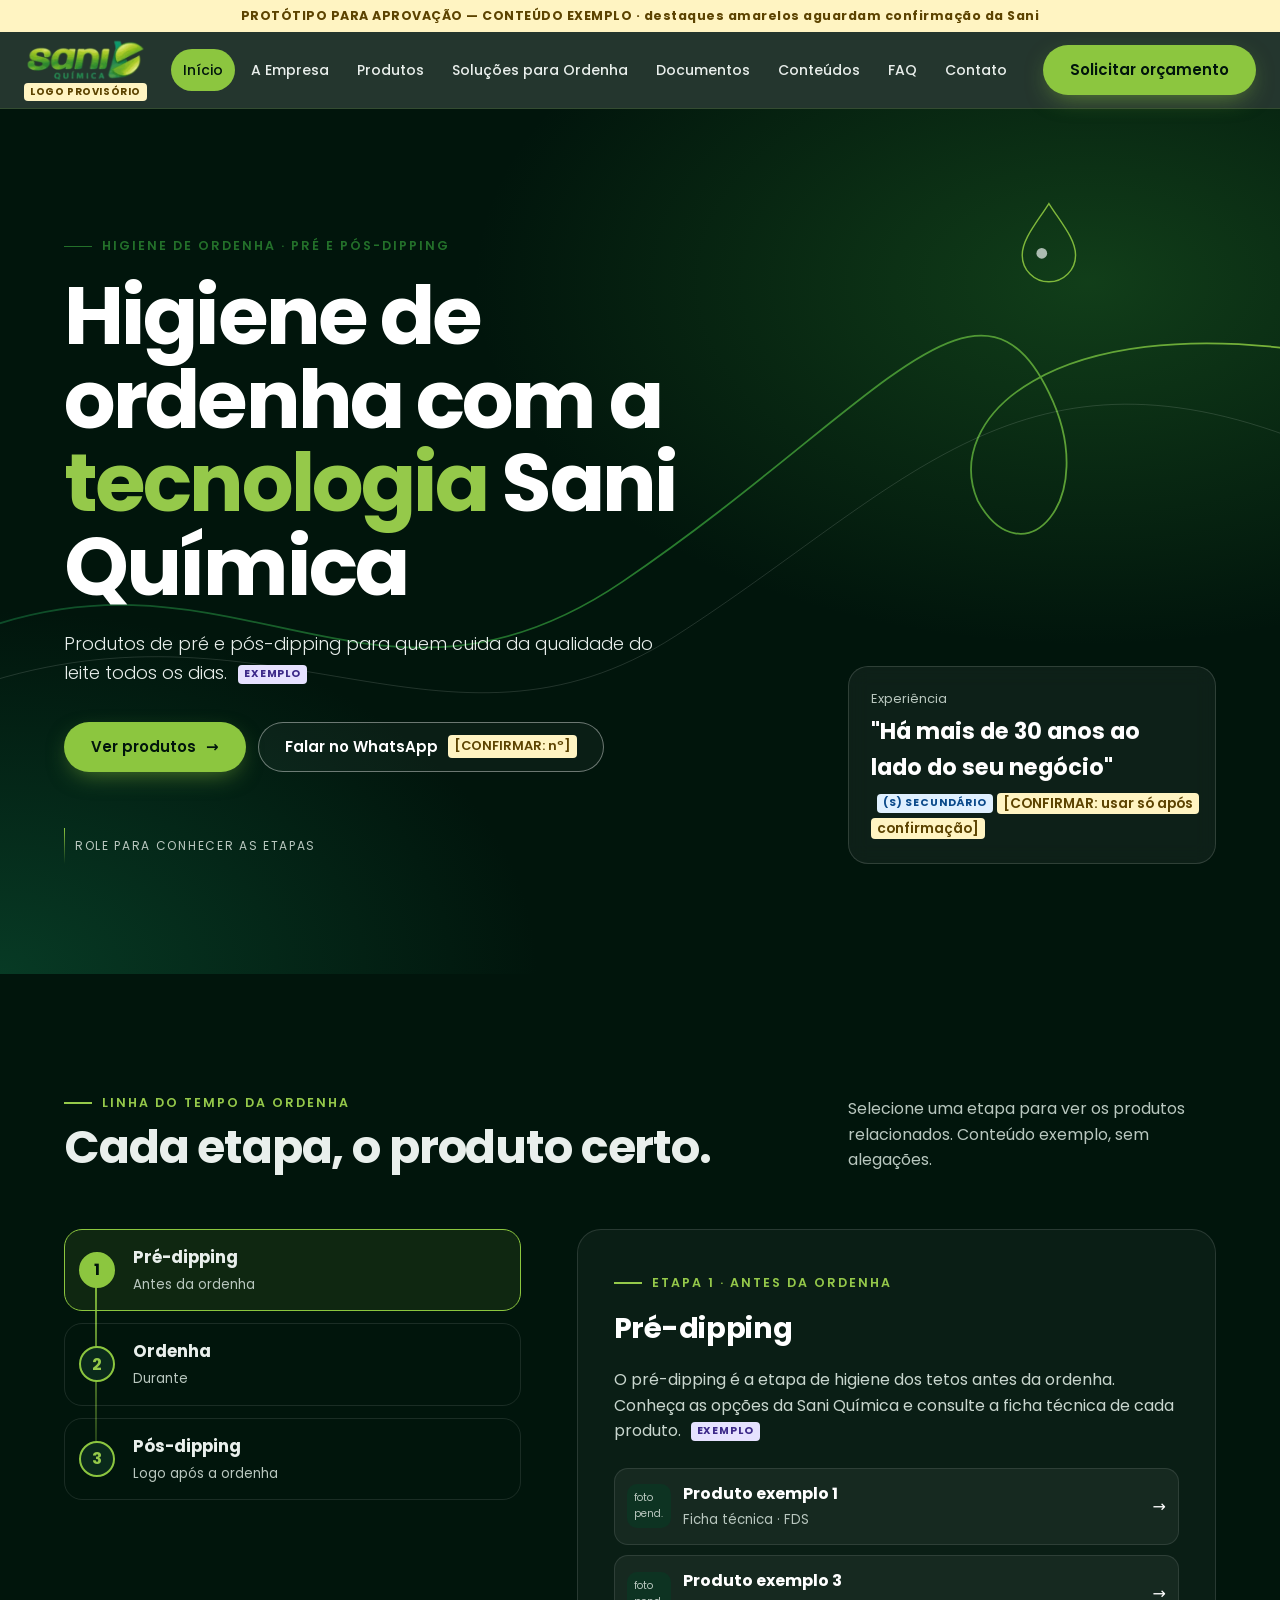
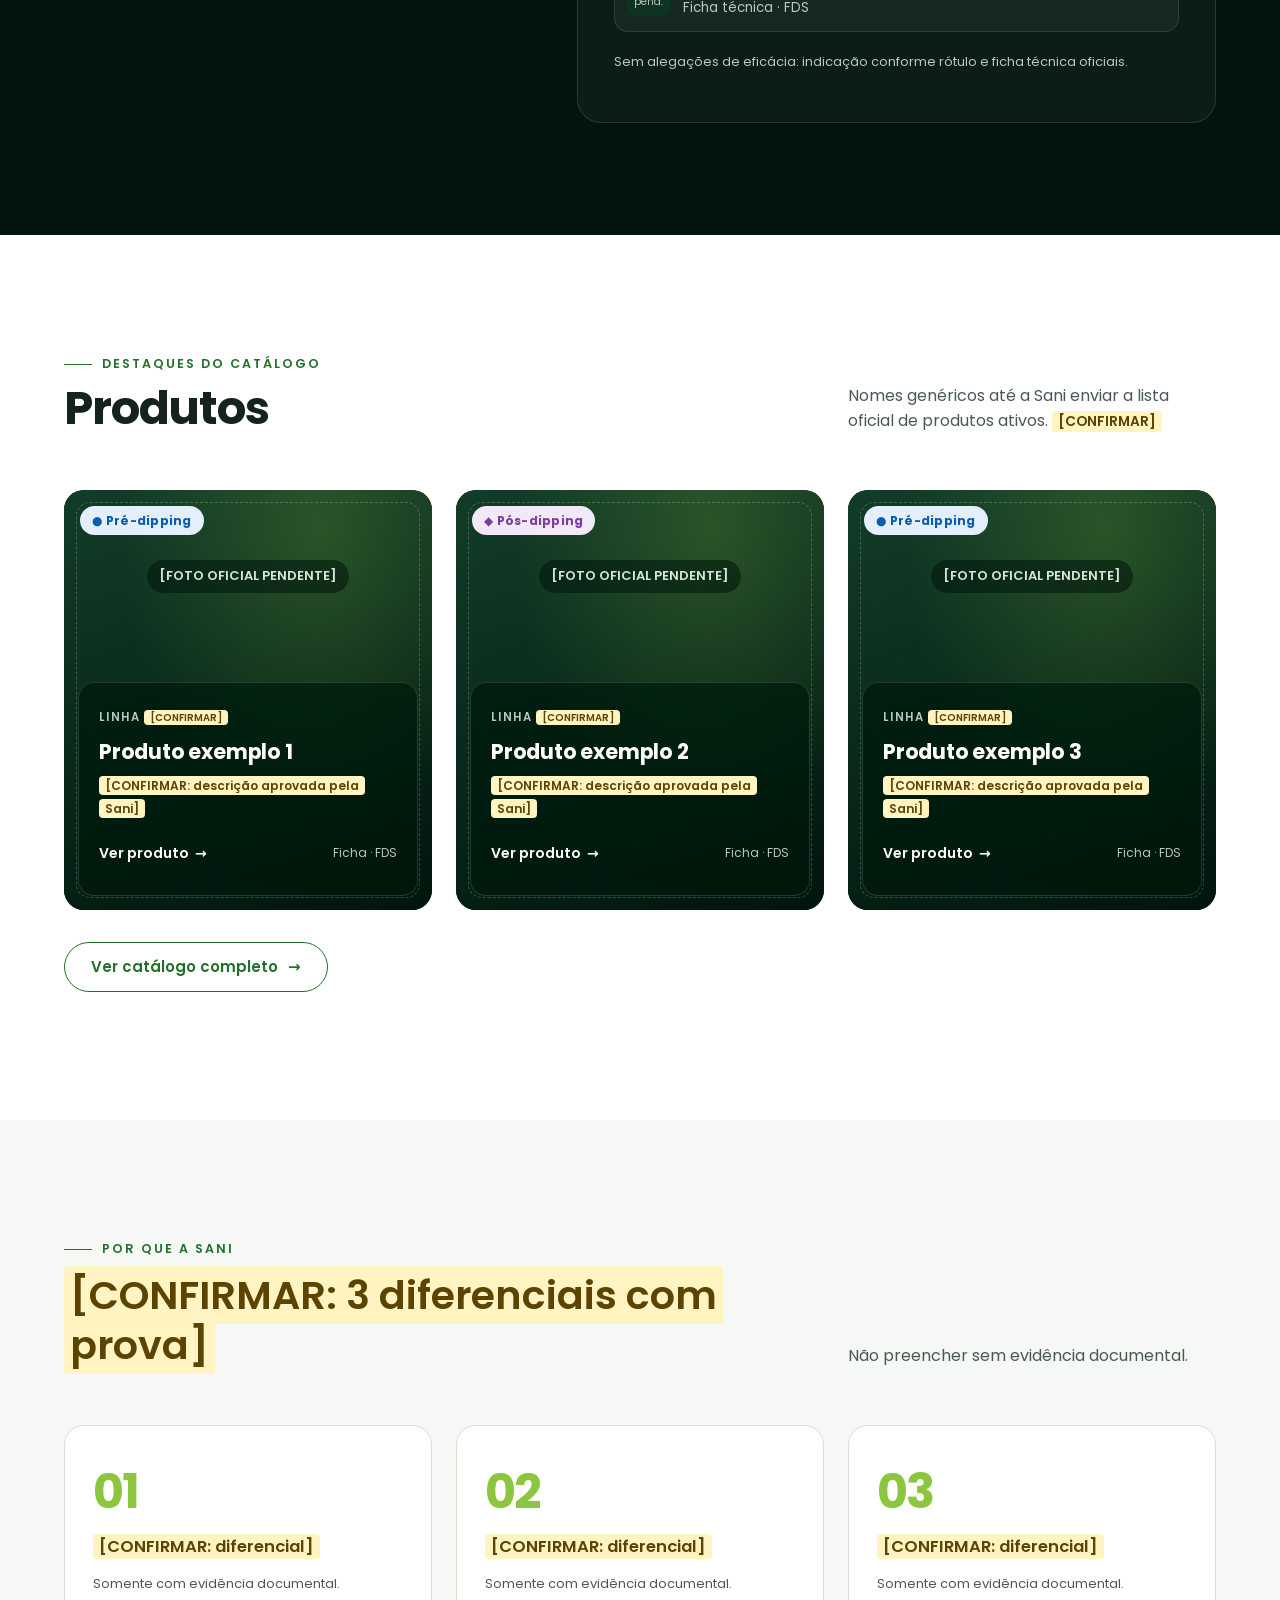
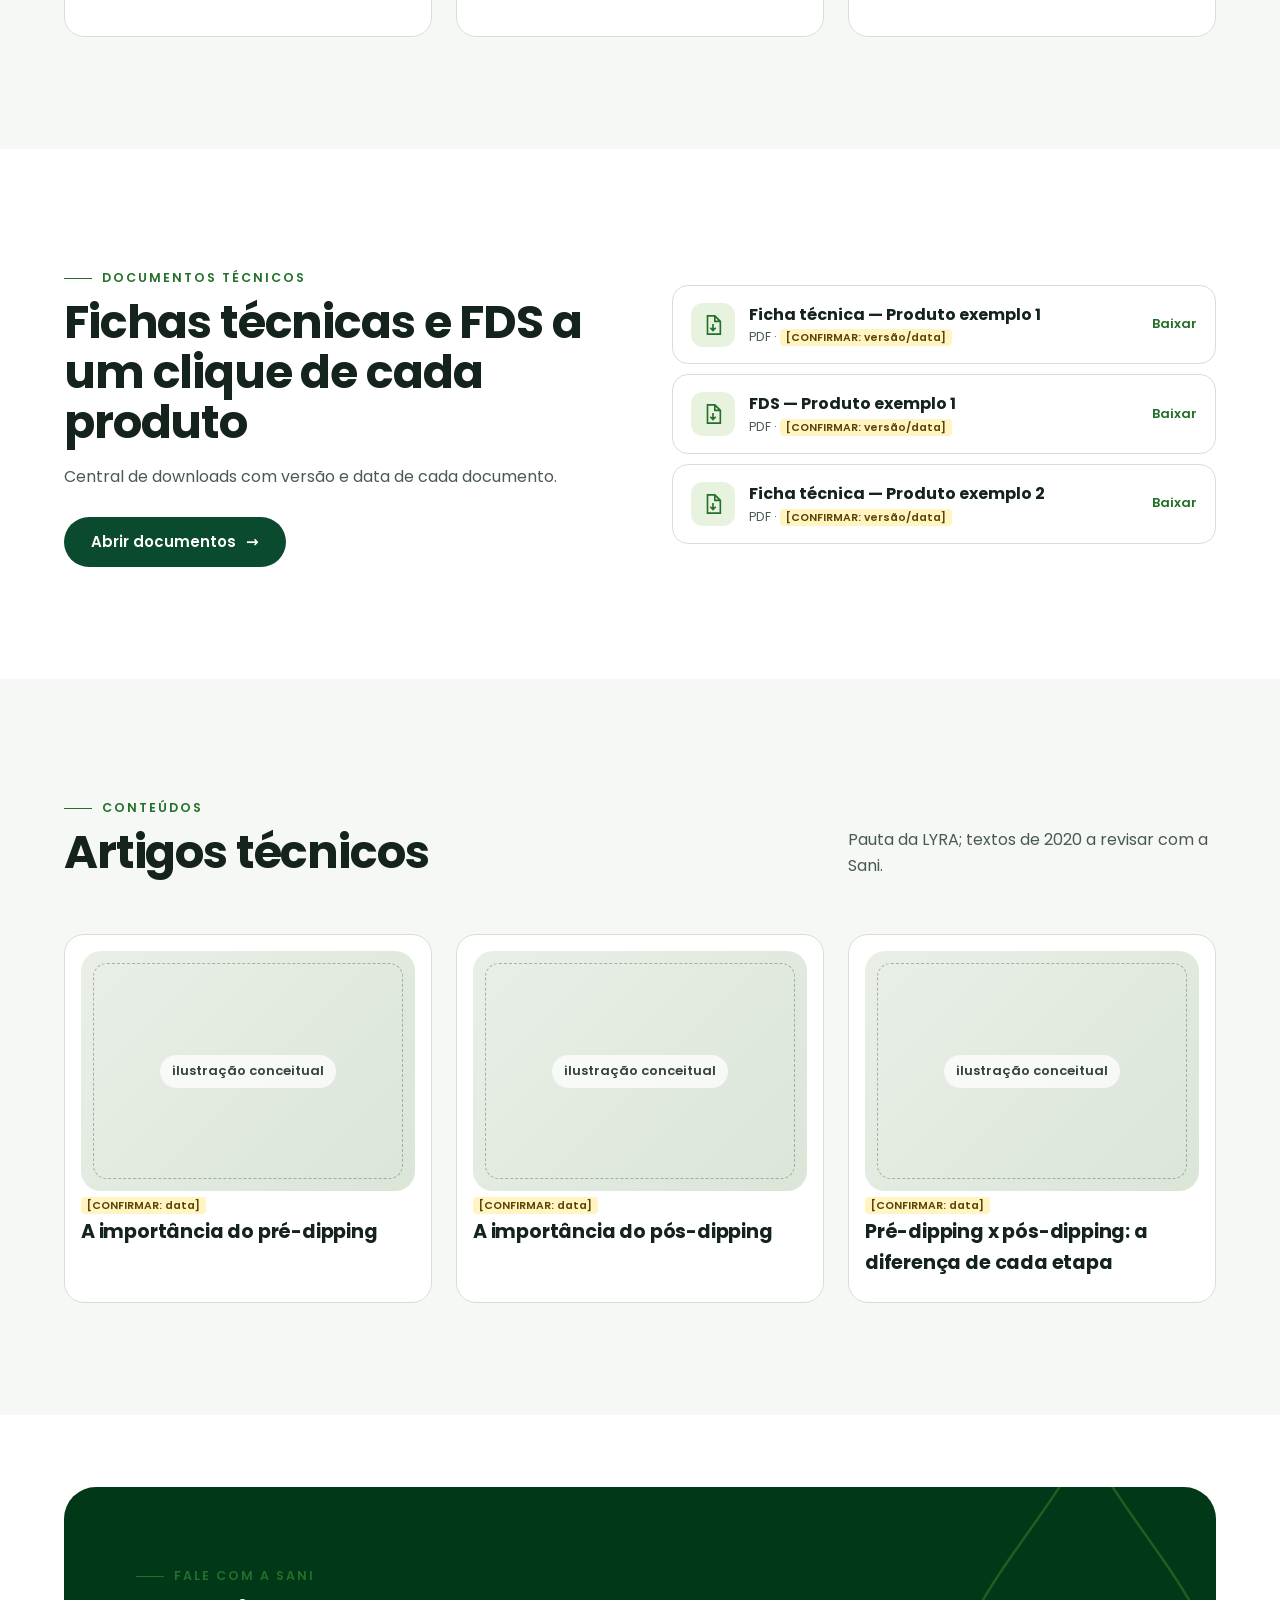
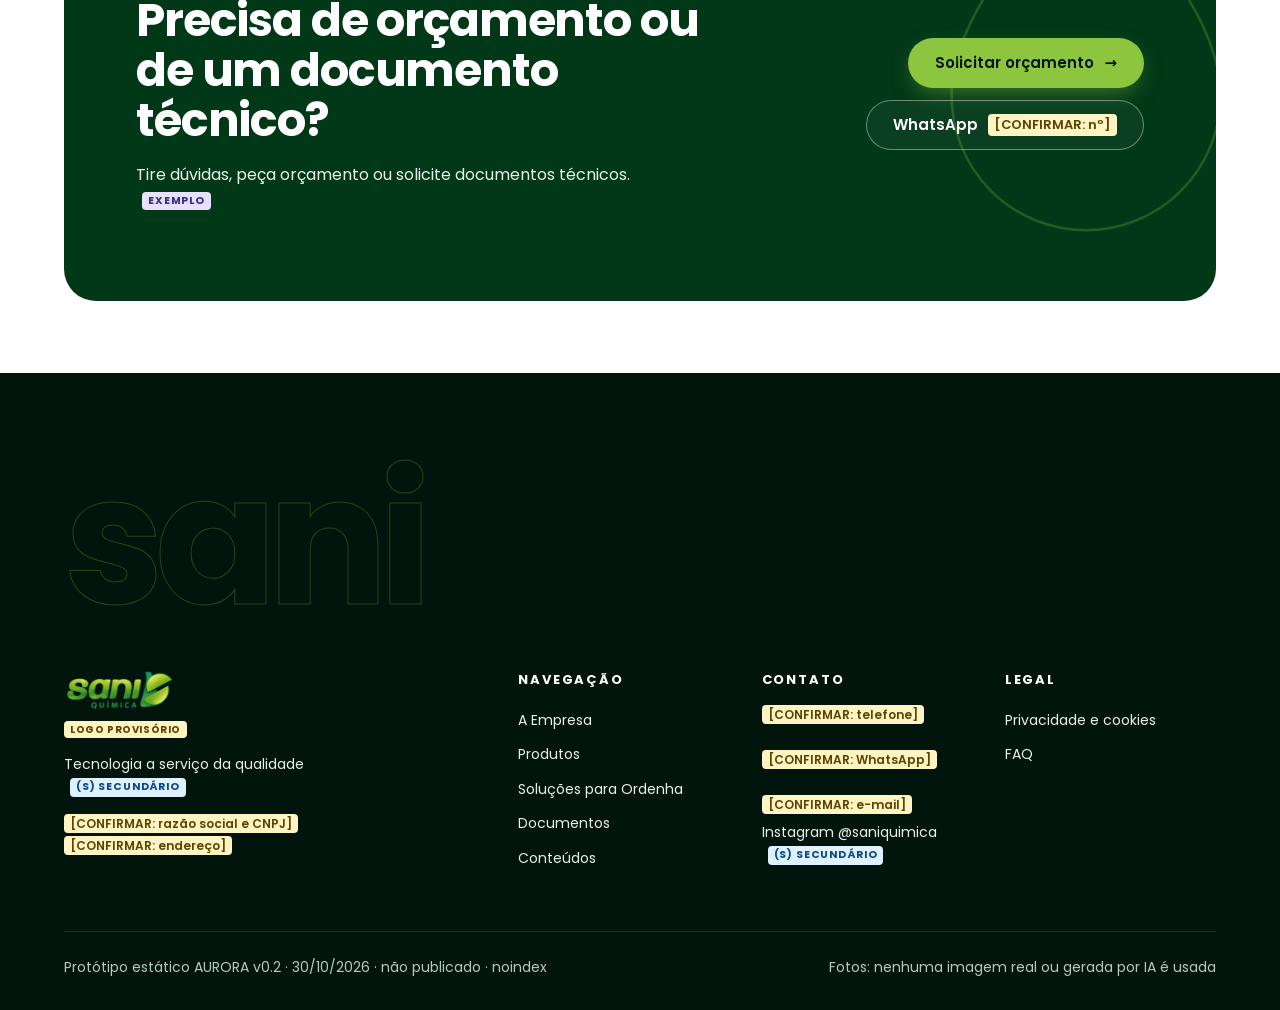
==== index.html @ d97d7be5 "Protótipo Sani (exemplo, noindex)" ====
<!doctype html><html lang="pt-BR" class="no-js"><head><meta charset="utf-8"><meta name="viewport" content="width=device-width,initial-scale=1,viewport-fit=cover"><meta name="robots" content="noindex,nofollow"><meta name="theme-color" content="#01150c">
<title>Início — Sani Química [PROTÓTIPO]</title><link rel="preconnect" href="https://fonts.googleapis.com"><link rel="preconnect" href="https://fonts.gstatic.com" crossorigin><link href="https://fonts.googleapis.com/css2?family=Poppins:wght@300;400;500;600;700&display=swap" rel="stylesheet"><link rel="stylesheet" href="assets/style.css"></head><body>
<a class="skip" href="#conteudo">Pular para o conteúdo</a>
<div class="proto-banner" role="note">PROTÓTIPO PARA APROVAÇÃO — CONTEÚDO EXEMPLO · destaques amarelos aguardam confirmação da Sani</div>
<header class="site"><div class="container"><a class="logo" href="index.html"><img src="assets/logo-provisorio.png" alt="Sani Química (logo provisório)" width="117" height="42"><span class="tag-prov">LOGO PROVISÓRIO</span></a>
<nav class="main" id="menu" aria-label="Principal"><ul><li><a href="index.html" aria-current=page>Início</a></li><li><a href="empresa.html">A Empresa</a></li><li><a href="catalogo.html">Produtos</a></li><li><a href="solucoes.html">Soluções para Ordenha</a></li><li><a href="documentos.html">Documentos</a></li><li><a href="conteudos.html">Conteúdos</a></li><li><a href="faq.html">FAQ</a></li><li><a href="contato.html">Contato</a></li></ul><div class="menu-foot" hidden></div></nav>
<a class="btn btn-primary" href="contato.html">Solicitar orçamento</a><button class="menu-btn" aria-controls="menu" aria-expanded="false" aria-label="Abrir menu"><span></span></button></div></header>
<main id="conteudo"><section class="hero"><svg class="hero-line" viewBox="0 0 1440 760" preserveAspectRatio="xMidYMid slice" aria-hidden="true"><defs><linearGradient id="lg" x1="0" x2="1"><stop offset="0" stop-color="#0d4f2c"/><stop offset=".55" stop-color="#2f8a32"/><stop offset="1" stop-color="#8cc63f"/></linearGradient></defs>
<path class="draw" stroke="url(#lg)" stroke-width="2" d="M-40 592.8000000000001 C 260 471.2, 420 722.0, 700 532.0 S 1100 152.0, 1180 319.2 C 1240 440.79999999999995, 1150 532.0, 1100 440.79999999999995 C 1060 349.6, 1180 228.0, 1480 273.59999999999997"/>
<path class="draw" stroke="rgba(233,239,236,.18)" stroke-width="1" style="animation-delay:.8s" d="M-40 653.6 C 300 532.0, 500 760.0, 760 592.8000000000001 S 1150 243.20000000000002, 1480 380.0"/>
<g class="drop" transform="translate(1180 106.4)"><path d="M0 0 C 14 22, 30 40, 30 58 A 30 30 0 0 1 -30 58 C -30 40, -14 22, 0 0Z" fill="none" stroke="#8cc63f" stroke-width="1.6"/><circle cx="-8" cy="56" r="6" fill="#e9efec" opacity=".8"/></g></svg><div class="container"><div class="copy"><span class="eyebrow">Higiene de ordenha · pré e pós-dipping</span><h1>Higiene de ordenha com a <em>tecnologia</em> Sani Química</h1><p class="sub">Produtos de pré e pós-dipping para quem cuida da qualidade do leite todos os dias. <span class="ex">EXEMPLO</span></p>
<div class="ctas"><a class="btn btn-primary" href="catalogo.html">Ver produtos <span class="arr" aria-hidden="true">→</span></a><a class="btn btn-ghost" href="#">Falar no WhatsApp <span class="ph">[CONFIRMAR: nº]</span></a></div><div class="scroll-cue"><i></i>Role para conhecer as etapas</div></div>
<div class="aside"><div class="stat-card reveal"><small>Experiência</small><strong style="font-size:1.4rem;display:block;margin:4px 0">"Há mais de 30 anos ao lado do seu negócio"</strong><span class="ex" style="background:#dff0ff;color:#0b4a8a">(S) SECUNDÁRIO</span> <span class="ph">[CONFIRMAR: usar só após confirmação]</span></div></div></div></section>
<section class="dark"><div class="container"><div class="sec-head reveal"><div class="t"><span class="eyebrow">Linha do tempo da ordenha</span><h2>Cada etapa, o produto certo.</h2></div><div class="d">Selecione uma etapa para ver os produtos relacionados. Conteúdo exemplo, sem alegações.</div></div><div class="timeline"><div class="steps-tabs reveal" role="tablist" aria-label="Etapas da ordenha" aria-orientation="vertical"><button class="step" role="tab" id="t-pre" aria-controls="p-pre" aria-selected="true" tabindex="0"><span class="n">1</span><span><strong>Pré-dipping</strong><small>Antes da ordenha</small></span></button><button class="step" role="tab" id="t-ord" aria-controls="p-ord" aria-selected="false" tabindex="-1"><span class="n">2</span><span><strong>Ordenha</strong><small>Durante</small></span></button><button class="step" role="tab" id="t-pos" aria-controls="p-pos" aria-selected="false" tabindex="-1"><span class="n">3</span><span><strong>Pós-dipping</strong><small>Logo após a ordenha</small></span></button></div><div class="reveal"><div class="panel in" role="tabpanel" id="p-pre" aria-labelledby="t-pre"><span class="eyebrow">Etapa 1 · Antes da ordenha</span><h3 style="margin-top:12px">Pré-dipping</h3><p>O pré-dipping é a etapa de higiene dos tetos antes da ordenha. Conheça as opções da Sani Química e consulte a ficha técnica de cada produto. <span class="ex">EXEMPLO</span></p><div class="grid" style="gap:10px;margin-top:24px"><a class="mini" href="produto.html"><span class="th">foto<br>pend.</span><span><strong>Produto exemplo 1</strong><br><small style="color:#b9c7bf">Ficha técnica · FDS</small></span><span style="margin-left:auto"><span class="arr" aria-hidden="true">→</span></span></a><a class="mini" href="produto.html"><span class="th">foto<br>pend.</span><span><strong>Produto exemplo 3</strong><br><small style="color:#b9c7bf">Ficha técnica · FDS</small></span><span style="margin-left:auto"><span class="arr" aria-hidden="true">→</span></span></a></div><p style="margin-top:20px;font-size:13px;color:#b9c7bf">Sem alegações de eficácia: indicação conforme rótulo e ficha técnica oficiais.</p></div><div class="panel" role="tabpanel" id="p-ord" aria-labelledby="t-ord" hidden><span class="eyebrow">Etapa 2 · Durante</span><h3 style="margin-top:12px">Ordenha</h3><p>Etapa de ordenha propriamente dita. Conteúdo desta etapa <span class="ph">[CONFIRMAR: a Sani possui linha para equipamentos/limpeza?]</span> <span class="ex">EXEMPLO</span></p><div class="grid" style="gap:10px;margin-top:24px"><p class="ph">[CONFIRMAR produtos desta etapa]</p></div><p style="margin-top:20px;font-size:13px;color:#b9c7bf">Sem alegações de eficácia: indicação conforme rótulo e ficha técnica oficiais.</p></div><div class="panel" role="tabpanel" id="p-pos" aria-labelledby="t-pos" hidden><span class="eyebrow">Etapa 3 · Logo após a ordenha</span><h3 style="margin-top:12px">Pós-dipping</h3><p>O pós-dipping é aplicado nos tetos logo após a ordenha. Veja as opções da Sani Química e a documentação de cada produto. <span class="ex">EXEMPLO</span></p><div class="grid" style="gap:10px;margin-top:24px"><a class="mini" href="produto.html"><span class="th">foto<br>pend.</span><span><strong>Produto exemplo 2</strong><br><small style="color:#b9c7bf">Ficha técnica · FDS</small></span><span style="margin-left:auto"><span class="arr" aria-hidden="true">→</span></span></a><a class="mini" href="produto.html"><span class="th">foto<br>pend.</span><span><strong>Produto exemplo 4</strong><br><small style="color:#b9c7bf">Ficha técnica · FDS</small></span><span style="margin-left:auto"><span class="arr" aria-hidden="true">→</span></span></a></div><p style="margin-top:20px;font-size:13px;color:#b9c7bf">Sem alegações de eficácia: indicação conforme rótulo e ficha técnica oficiais.</p></div></div></div></div></section>
<section><div class="container"><div class="sec-head reveal"><div class="t"><span class="eyebrow">Destaques do catálogo</span><h2>Produtos</h2></div><div class="d">Nomes genéricos até a Sani enviar a lista oficial de produtos ativos. <span class="ph">[CONFIRMAR]</span></div></div><div class="pgrid"><article class="pcard reveal" style="transition-delay:0ms"><div class="img-ph"><span>[FOTO OFICIAL PENDENTE]</span></div><div class="pill"><span class="badge badge-pre">● Pré-dipping</span></div><div class="glass"><span class="family">Linha <span class="ph">[CONFIRMAR]</span></span><h3>Produto exemplo 1</h3><p style="margin:0;font-size:14px;color:#c9d6ce"><span class="ph">[CONFIRMAR: descrição aprovada pela Sani]</span></p><div class="row"><a class="stretch" href="produto.html">Ver produto <span class="arr" aria-hidden="true">→</span></a><span style="font-size:12px;color:#b9c7bf">Ficha · FDS</span></div></div></article><article class="pcard reveal" style="transition-delay:80ms"><div class="img-ph"><span>[FOTO OFICIAL PENDENTE]</span></div><div class="pill"><span class="badge badge-pos">◆ Pós-dipping</span></div><div class="glass"><span class="family">Linha <span class="ph">[CONFIRMAR]</span></span><h3>Produto exemplo 2</h3><p style="margin:0;font-size:14px;color:#c9d6ce"><span class="ph">[CONFIRMAR: descrição aprovada pela Sani]</span></p><div class="row"><a class="stretch" href="produto.html">Ver produto <span class="arr" aria-hidden="true">→</span></a><span style="font-size:12px;color:#b9c7bf">Ficha · FDS</span></div></div></article><article class="pcard reveal" style="transition-delay:160ms"><div class="img-ph"><span>[FOTO OFICIAL PENDENTE]</span></div><div class="pill"><span class="badge badge-pre">● Pré-dipping</span></div><div class="glass"><span class="family">Linha <span class="ph">[CONFIRMAR]</span></span><h3>Produto exemplo 3</h3><p style="margin:0;font-size:14px;color:#c9d6ce"><span class="ph">[CONFIRMAR: descrição aprovada pela Sani]</span></p><div class="row"><a class="stretch" href="produto.html">Ver produto <span class="arr" aria-hidden="true">→</span></a><span style="font-size:12px;color:#b9c7bf">Ficha · FDS</span></div></div></article></div><p style="margin-top:32px"><a class="btn btn-secondary" href="catalogo.html">Ver catálogo completo <span class="arr" aria-hidden="true">→</span></a></p></div></section>
<section class="alt"><div class="container"><div class="sec-head reveal"><div class="t"><span class="eyebrow">Por que a Sani</span><h2><span class="ph">[CONFIRMAR: 3 diferenciais com prova]</span></h2></div><div class="d">Não preencher sem evidência documental.</div></div><div class="grid g3"><div class="card reveal" style="transition-delay:0ms"><span style="font-size:3rem;font-weight:700;color:var(--c-lime);letter-spacing:-.04em">01</span><h3><span class="ph">[CONFIRMAR: diferencial]</span></h3><p class="hint">Somente com evidência documental.</p></div><div class="card reveal" style="transition-delay:90ms"><span style="font-size:3rem;font-weight:700;color:var(--c-lime);letter-spacing:-.04em">02</span><h3><span class="ph">[CONFIRMAR: diferencial]</span></h3><p class="hint">Somente com evidência documental.</p></div><div class="card reveal" style="transition-delay:180ms"><span style="font-size:3rem;font-weight:700;color:var(--c-lime);letter-spacing:-.04em">03</span><h3><span class="ph">[CONFIRMAR: diferencial]</span></h3><p class="hint">Somente com evidência documental.</p></div></div></div></section>
<section><div class="container grid g2" style="align-items:center;gap:64px"><div class="reveal"><span class="eyebrow">Documentos técnicos</span><h2>Fichas técnicas e FDS a um clique de cada produto</h2><p class="hint" style="font-size:1rem;margin:16px 0 28px">Central de downloads com versão e data de cada documento.</p><a class="btn btn-dark" href="documentos.html">Abrir documentos <span class="arr" aria-hidden="true">→</span></a></div>
<div class="grid reveal" style="gap:10px"><a class="doc" href="documentos.html"><span class="ic"><svg width="22" height="22" viewBox="0 0 24 24" fill="none" stroke="#23702a" stroke-width="1.8" aria-hidden="true"><path d="M6 2h8l6 6v14H6zM14 2v6h6M12 11v7m-3-3 3 3 3-3"/></svg></span><span><strong>Ficha técnica — Produto exemplo 1</strong><small>PDF · <span class="ph">[CONFIRMAR: versão/data]</span></small></span><span class="go">Baixar</span></a><a class="doc" href="documentos.html"><span class="ic"><svg width="22" height="22" viewBox="0 0 24 24" fill="none" stroke="#23702a" stroke-width="1.8" aria-hidden="true"><path d="M6 2h8l6 6v14H6zM14 2v6h6M12 11v7m-3-3 3 3 3-3"/></svg></span><span><strong>FDS — Produto exemplo 1</strong><small>PDF · <span class="ph">[CONFIRMAR: versão/data]</span></small></span><span class="go">Baixar</span></a><a class="doc" href="documentos.html"><span class="ic"><svg width="22" height="22" viewBox="0 0 24 24" fill="none" stroke="#23702a" stroke-width="1.8" aria-hidden="true"><path d="M6 2h8l6 6v14H6zM14 2v6h6M12 11v7m-3-3 3 3 3-3"/></svg></span><span><strong>Ficha técnica — Produto exemplo 2</strong><small>PDF · <span class="ph">[CONFIRMAR: versão/data]</span></small></span><span class="go">Baixar</span></a></div></div></section>
<section class="alt"><div class="container"><div class="sec-head reveal"><div class="t"><span class="eyebrow">Conteúdos</span><h2>Artigos técnicos</h2></div><div class="d">Pauta da LYRA; textos de 2020 a revisar com a Sani.</div></div><div class="grid g3"><a class="card post reveal" href="artigo.html" style="padding:16px"><div class="img-ph"><span>ilustração conceitual</span></div><time><span class="ph">[CONFIRMAR: data]</span></time><h3>A importância do pré-dipping</h3></a><a class="card post reveal" href="artigo.html" style="padding:16px"><div class="img-ph"><span>ilustração conceitual</span></div><time><span class="ph">[CONFIRMAR: data]</span></time><h3>A importância do pós-dipping</h3></a><a class="card post reveal" href="artigo.html" style="padding:16px"><div class="img-ph"><span>ilustração conceitual</span></div><time><span class="ph">[CONFIRMAR: data]</span></time><h3>Pré-dipping x pós-dipping: a diferença de cada etapa</h3></a></div></div></section>
<section class="tight"><div class="container"><div class="cta-band reveal"><svg width="420" height="420" viewBox="0 0 100 100" aria-hidden="true"><path d="M50 4 C62 26 82 44 82 64 A32 32 0 0 1 18 64 C18 44 38 26 50 4Z" fill="none" stroke="#8cc63f" stroke-width=".6"/></svg><div><span class="eyebrow">Fale com a Sani</span><h2>Precisa de orçamento ou de um documento técnico?</h2><p>Tire dúvidas, peça orçamento ou solicite documentos técnicos. <span class="ex">EXEMPLO</span></p></div><div class="ctas"><a class="btn btn-primary" href="contato.html">Solicitar orçamento <span class="arr" aria-hidden="true">→</span></a><a class="btn btn-ghost" href="#">WhatsApp <span class="ph">[CONFIRMAR: nº]</span></a></div></div></div></section></main>
<footer class="site"><div class="container"><p class="big-word" aria-hidden="true">sani</p><div class="cols"><div><img src="assets/logo-provisorio.png" alt="" style="height:40px;width:auto"><br><span class="tag-prov">LOGO PROVISÓRIO</span><p style="max-width:300px">Tecnologia a serviço da qualidade <span class="ex" style="background:#dff0ff;color:#0b4a8a">(S) SECUNDÁRIO</span></p><p><span class="ph">[CONFIRMAR: razão social e CNPJ]</span><br><span class="ph">[CONFIRMAR: endereço]</span></p></div>
<div><h4>Navegação</h4><a href="empresa.html">A Empresa</a><br><a href="catalogo.html">Produtos</a><br><a href="solucoes.html">Soluções para Ordenha</a><br><a href="documentos.html">Documentos</a><br><a href="conteudos.html">Conteúdos</a></div>
<div><h4>Contato</h4><span class="ph">[CONFIRMAR: telefone]</span><br><br><span class="ph">[CONFIRMAR: WhatsApp]</span><br><br><span class="ph">[CONFIRMAR: e-mail]</span><br><a href="#">Instagram @saniquimica <span class="ex" style="background:#dff0ff;color:#0b4a8a">(S) SECUNDÁRIO</span></a></div>
<div><h4>Legal</h4><a href="privacidade.html">Privacidade e cookies</a><br><a href="faq.html">FAQ</a></div></div>
<div class="legal"><span>Protótipo estático AURORA v0.2 · 30/10/2026 · não publicado · noindex</span><span>Fotos: nenhuma imagem real ou gerada por IA é usada</span></div></div></footer>
<nav class="mbar" aria-label="Ações rápidas"><a href="#" aria-label="WhatsApp (número a confirmar)"><svg viewBox="0 0 24 24" fill="none" stroke="currentColor" stroke-width="1.8"><path d="M4 20l1.4-4A8 8 0 1 1 8 18.6z"/></svg>WhatsApp</a><a class="hl" href="contato.html"><svg viewBox="0 0 24 24" fill="none" stroke="currentColor" stroke-width="1.8"><path d="M5 3h10l4 4v14H5zM9 12h6M9 16h6"/></svg>Orçamento</a><a href="catalogo.html"><svg viewBox="0 0 24 24" fill="none" stroke="currentColor" stroke-width="1.8"><rect x="3" y="3" width="7" height="7" rx="2"/><rect x="14" y="3" width="7" height="7" rx="2"/><rect x="3" y="14" width="7" height="7" rx="2"/><rect x="14" y="14" width="7" height="7" rx="2"/></svg>Catálogo</a></nav>
<script src="assets/app.js" defer></script></body></html>
---- assets/style.css ----
@import url('tokens.css');
/* AURORA v0.2 — direção premium agro. CSS vanilla, sem framework. */
*{box-sizing:border-box}html{scroll-behavior:smooth}body{margin:0;font-family:var(--font);color:var(--c-text);line-height:var(--lh);background:#fff;-webkit-font-smoothing:antialiased}
img,svg{max-width:100%}a{color:var(--c-green-text)}
:focus-visible{outline:3px solid var(--c-focus);outline-offset:3px;border-radius:4px}
.container{max-width:var(--container);margin:0 auto;padding:0 var(--gutter)}
.skip{position:absolute;left:-999px}.skip:focus{left:12px;top:40px;z-index:99;background:#fff;padding:8px 12px}
/* veracidade */
.proto-banner{background:var(--c-warn-bg);color:var(--c-warn);text-align:center;font-weight:700;font-size:12.5px;letter-spacing:.04em;padding:6px 12px;position:relative;z-index:60}
.ph{background:var(--c-warn-bg);color:var(--c-warn);padding:1px 6px;border-radius:4px;font-weight:600;font-size:.86em;letter-spacing:0;text-transform:none;box-decoration-break:clone;-webkit-box-decoration-break:clone}
.ex{display:inline-block;font-size:10.5px;font-weight:700;letter-spacing:.08em;background:#e6e1ff;color:#3d2a8a;border-radius:4px;padding:1px 6px;vertical-align:middle;margin-left:6px}
.tag-prov{font-size:10px;background:var(--c-warn-bg);color:var(--c-warn);padding:1px 6px;border-radius:4px;font-weight:700;letter-spacing:.06em}
/* header */
header.site{position:sticky;top:0;z-index:50;background:rgba(1,21,12,.86);backdrop-filter:blur(14px);-webkit-backdrop-filter:blur(14px);border-bottom:1px solid rgba(140,198,63,.15);color:var(--c-on-dark)}
header.site .container{display:flex;align-items:center;justify-content:space-between;gap:20px;height:76px}
.logo{display:flex;flex-direction:column;gap:2px;text-decoration:none}.logo img{height:42px;width:auto}
nav.main ul{display:flex;gap:4px;list-style:none;margin:0;padding:0}
nav.main a{display:block;color:var(--c-on-dark);text-decoration:none;font-weight:500;font-size:14px;padding:10px 12px;border-radius:999px;transition:background .2s,color .2s}
nav.main a:hover{background:rgba(255,255,255,.08)}nav.main a[aria-current]{color:var(--c-bg-deep);background:var(--c-lime)}
.menu-btn{display:none;width:48px;height:48px;border-radius:50%;border:1px solid rgba(255,255,255,.25);background:transparent;color:#fff;cursor:pointer}
.menu-btn span,.menu-btn span::before,.menu-btn span::after{display:block;width:20px;height:2px;background:#fff;margin:auto;position:relative;transition:.3s}
.menu-btn span::before,.menu-btn span::after{content:"";position:absolute}.menu-btn span::before{top:-6px}.menu-btn span::after{top:6px}
/* buttons */
.btn{display:inline-flex;align-items:center;justify-content:center;gap:10px;min-height:48px;border-radius:999px;padding:12px 26px;font-weight:600;text-decoration:none;border:1.5px solid transparent;cursor:pointer;font-family:inherit;font-size:15px;transition:transform .25s cubic-bezier(.2,.8,.2,1),background .2s,box-shadow .25s}
.btn:hover{transform:translateY(-2px)}.btn .arr{transition:transform .25s}.btn:hover .arr{transform:translateX(4px)}
.btn-primary{background:var(--c-lime);color:var(--c-bg-deep);box-shadow:0 8px 24px -8px rgba(140,198,63,.6)}.btn-primary:hover{background:#a0d65a}
.btn-secondary{color:var(--c-green-text);border-color:currentColor;background:transparent}.btn-secondary:hover{background:var(--c-surface)}
.btn-dark{background:var(--c-green-dark);color:#fff}.btn-dark:hover{background:var(--c-band)}
.btn-ghost{color:#fff;border-color:rgba(255,255,255,.4);background:rgba(255,255,255,.04)}.btn-ghost:hover{background:rgba(255,255,255,.1)}
.btn[disabled]{opacity:.5;cursor:not-allowed;transform:none}
/* hero */
.hero{position:relative;overflow:hidden;background:radial-gradient(ellipse 80% 70% at 85% 20%,rgba(47,138,50,.35),transparent 60%),radial-gradient(ellipse 60% 60% at 0% 100%,rgba(10,74,47,.7),transparent 70%),var(--c-bg-deep);color:#fff;padding:120px 0 110px}
.hero.sub{padding:88px 0 72px}
.hero .container{position:relative;z-index:2;display:grid;grid-template-columns:repeat(12,1fr);gap:var(--gutter);align-items:end}
.hero .copy{grid-column:1/span 8}.hero .aside{grid-column:9/span 4}
.eyebrow{display:inline-flex;align-items:center;gap:10px;font-size:12.5px;letter-spacing:.16em;text-transform:uppercase;font-weight:600;color:var(--c-lime-text)}
.eyebrow::before{content:"";width:28px;height:1.5px;background:currentColor}
.hero h1{font-size:clamp(2.6rem,6.4vw,5.6rem);line-height:1.02;letter-spacing:-.035em;font-weight:700;margin:18px 0 22px}
.hero.sub h1{font-size:clamp(2.2rem,5vw,4rem)}
.hero h1 em{font-style:normal;color:var(--c-lime-text)}
.hero p.sub{font-size:clamp(1.05rem,1.4vw,1.3rem);color:var(--c-on-dark);max-width:620px;font-weight:300}
.hero .ctas{display:flex;gap:12px;flex-wrap:wrap;margin-top:34px}
.hero-line{position:absolute;inset:0;z-index:1;pointer-events:none;opacity:.9}
.hero-line path{fill:none;stroke-linecap:round}
.draw{stroke-dasharray:2400;stroke-dashoffset:2400;animation:draw 3.2s cubic-bezier(.6,.1,.2,1) .3s forwards}
@keyframes draw{to{stroke-dashoffset:0}}
.drop{animation:float 6s ease-in-out infinite}@keyframes float{50%{transform:translateY(-10px)}}
.stat-card{border:1px solid rgba(255,255,255,.14);background:rgba(255,255,255,.05);backdrop-filter:blur(10px);border-radius:var(--radius-lg);padding:22px}
.stat-card small{color:#b9c7bf;display:block;font-size:13px}
.scroll-cue{margin-top:56px;font-size:12px;letter-spacing:.14em;text-transform:uppercase;color:#b9c7bf;display:flex;align-items:center;gap:10px}
.scroll-cue i{width:1px;height:36px;background:linear-gradient(var(--c-lime),transparent)}
/* sections */
section{padding:112px 0}section.tight{padding:72px 0}section.alt{background:var(--c-surface)}section.dark{background:var(--c-bg-deep);color:var(--c-on-dark)}
.sec-head{display:grid;grid-template-columns:repeat(12,1fr);gap:var(--gutter);margin-bottom:56px;align-items:end}
.sec-head .t{grid-column:1/span 7}.sec-head .d{grid-column:9/span 4;color:var(--c-text-muted)}
section.dark .sec-head .d{color:#b9c7bf}
h2{font-size:clamp(2rem,3.6vw,3.2rem);letter-spacing:-.025em;line-height:1.08;margin:10px 0 0;font-weight:700}h3{font-size:1.2rem;margin:0 0 8px;letter-spacing:-.01em}
section:not(.dark) .eyebrow{color:var(--c-green-text)}
.grid{display:grid;gap:var(--gutter)}.g2{grid-template-columns:repeat(2,1fr)}.g3{grid-template-columns:repeat(3,1fr)}.g4{grid-template-columns:repeat(4,1fr)}
.card{background:#fff;border:1px solid var(--c-border);border-radius:var(--radius-lg);padding:28px;transition:transform .35s cubic-bezier(.2,.8,.2,1),box-shadow .35s,border-color .35s}
a.card{text-decoration:none;color:inherit;display:block}a.card:hover{transform:translateY(-4px);box-shadow:var(--shadow-hover);border-color:var(--c-lime)}
/* placeholder imagem */
.img-ph{position:relative;background:linear-gradient(135deg,#e9efe7,#dbe5d8);border-radius:var(--radius-lg);display:flex;align-items:center;justify-content:center;text-align:center;color:#33443a;font-weight:600;font-size:13px;padding:16px;min-height:220px;overflow:hidden}
.img-ph::before{content:"";position:absolute;inset:12px;border:1.5px dashed rgba(51,68,58,.35);border-radius:calc(var(--radius-lg) - 6px)}
.img-ph span{position:relative;background:rgba(255,255,255,.75);padding:6px 12px;border-radius:999px}
.dark .img-ph,.hero .img-ph{background:linear-gradient(135deg,#0d2a1c,#0a3a25);color:#d7e3dc}.dark .img-ph::before,.hero .img-ph::before{border-color:rgba(215,227,220,.3)}.dark .img-ph span,.hero .img-ph span{background:rgba(1,21,12,.6)}
/* produto card glass */
.pgrid{display:grid;gap:var(--gutter);grid-template-columns:repeat(3,1fr)}
.pcard{position:relative;border-radius:var(--radius-lg);overflow:hidden;background:linear-gradient(160deg,#0a3a25,#01150c);color:#fff;min-height:420px;display:flex;flex-direction:column;justify-content:flex-end;isolation:isolate;transition:transform .45s cubic-bezier(.2,.8,.2,1),box-shadow .45s}
.pcard .img-ph{position:absolute;inset:0;border-radius:0;z-index:-1;transition:transform .8s cubic-bezier(.2,.8,.2,1);align-items:flex-start;padding-top:70px}
.pcard:hover{transform:translateY(-6px);box-shadow:0 30px 60px -20px rgba(1,21,12,.55)}.pcard:hover .img-ph{transform:scale(1.05)}
.pcard .glass{margin:14px;padding:20px;border-radius:16px;background:rgba(1,21,12,.62);backdrop-filter:blur(16px) saturate(140%);-webkit-backdrop-filter:blur(16px) saturate(140%);border:1px solid rgba(255,255,255,.14)}
.pcard .glass h3{font-size:1.3rem;margin:6px 0}.pcard .family{color:#b9c7bf}
.pcard .row{display:flex;justify-content:space-between;align-items:center;gap:8px;margin-top:12px}
.pcard a.stretch{color:#fff;text-decoration:none;font-weight:600;font-size:14px;display:inline-flex;align-items:center;gap:6px;min-height:44px}
.pcard a.stretch::after{content:"";position:absolute;inset:0}
.pcard .pill{position:absolute;top:16px;left:16px;z-index:2}
.family{font-size:11.5px;text-transform:uppercase;letter-spacing:.12em;font-weight:600;color:var(--c-text-muted)}
.badge{display:inline-flex;align-items:center;gap:6px;font-size:12px;font-weight:700;padding:5px 12px;border-radius:999px;letter-spacing:.02em}
.badge-pre{background:var(--c-pre-bg);color:var(--c-pre)}.badge-pos{background:var(--c-pos-bg);color:var(--c-pos)}.badge-pending{background:var(--c-warn-bg);color:var(--c-warn)}
/* timeline interativa */
.timeline{display:grid;grid-template-columns:5fr 7fr;gap:56px;align-items:start}
.steps-tabs{display:flex;flex-direction:column;gap:12px;position:relative}
.steps-tabs::before{content:"";position:absolute;left:31px;top:30px;bottom:30px;width:2px;background:linear-gradient(var(--c-lime),rgba(140,198,63,.15))}
.step{display:flex;gap:18px;align-items:center;text-align:left;background:transparent;border:1px solid rgba(255,255,255,.1);border-radius:18px;padding:14px 18px 14px 14px;color:var(--c-on-dark);font:inherit;cursor:pointer;min-height:64px;transition:.3s;position:relative}
.step .n{flex:none;width:36px;height:36px;border-radius:50%;display:grid;place-items:center;background:#0a2a1b;border:2px solid var(--c-lime);font-weight:700;color:var(--c-lime-text);z-index:1}
.step strong{display:block;font-size:1.05rem}.step small{color:#b9c7bf}
.step[aria-selected=true]{background:rgba(140,198,63,.1);border-color:var(--c-lime)}.step[aria-selected=true] .n{background:var(--c-lime);color:var(--c-bg-deep)}
.step:hover{border-color:rgba(140,198,63,.6)}
.panel{border:1px solid rgba(255,255,255,.12);background:rgba(255,255,255,.04);border-radius:24px;padding:36px;min-height:380px}
.panel[hidden]{display:none}.panel.in{animation:fadeup .5s cubic-bezier(.2,.8,.2,1)}
.panel h3{font-size:1.8rem;color:#fff}.panel p{color:#c9d6ce}
.mini{display:flex;gap:12px;align-items:center;padding:12px;border-radius:14px;background:rgba(255,255,255,.05);border:1px solid rgba(255,255,255,.1);color:#fff;text-decoration:none;min-height:56px;transition:.25s}
.mini:hover{border-color:var(--c-lime);background:rgba(140,198,63,.08)}.mini .th{width:44px;height:44px;border-radius:10px;background:#0d3322;flex:none;display:grid;place-items:center;font-size:10px;color:#b9c7bf}
@keyframes fadeup{from{opacity:0;transform:translateY(14px)}to{opacity:1;transform:none}}
/* docs */
.doc{display:flex;align-items:center;gap:14px;padding:16px 18px;border:1px solid var(--c-border);border-radius:16px;text-decoration:none;color:var(--c-text);background:#fff;min-height:64px;transition:.25s}
.doc:hover{border-color:var(--c-green);transform:translateX(4px)}.doc .ic{flex:none;width:44px;height:44px;border-radius:12px;background:#e8f3df;display:grid;place-items:center}
.doc small{display:block;color:var(--c-text-muted);font-size:12.5px}.doc .go{margin-left:auto;color:var(--c-green-text);font-weight:600;font-size:13px}
/* catálogo */
.layout-catalog{display:grid;grid-template-columns:280px 1fr;gap:40px;align-items:start}
.filters{position:sticky;top:96px}.filters fieldset{border:1px solid var(--c-border);border-radius:18px;padding:18px;margin:0 0 14px}.filters legend{font-weight:700;padding:0 6px;font-size:14px}
.filters label{display:flex;gap:10px;align-items:center;min-height:44px;cursor:pointer;font-weight:500;font-size:14.5px}
.filters input[type=checkbox]{width:20px;height:20px;accent-color:var(--c-green-dark)}
.sheet-head,.sheet-foot,.filter-open{display:none}
.chips{display:flex;gap:8px;flex-wrap:wrap;margin-bottom:20px;align-items:center}.chip{background:#fff;border:1px solid var(--c-border);border-radius:999px;padding:8px 14px;font-size:13.5px;min-height:40px;display:inline-flex;align-items:center}
.pgrid.cat .pcard{min-height:380px}
.breadcrumb{font-size:13.5px;color:#b9c7bf;margin-bottom:8px}.breadcrumb a{color:var(--c-lime-text)}
/* produto */
.product{display:grid;grid-template-columns:7fr 5fr;gap:56px;align-items:start}
.gallery .main{min-height:520px}.thumbs{display:grid;grid-template-columns:repeat(4,1fr);gap:10px;margin-top:10px}
.thumbs button{border:2px solid transparent;border-radius:14px;padding:0;background:none;cursor:pointer;min-height:44px}.thumbs button[aria-pressed=true]{border-color:var(--c-lime)}.thumbs .img-ph{min-height:96px;font-size:11px;border-radius:12px;padding:6px}.thumbs .img-ph::before{inset:5px}
.buybox{position:sticky;top:100px}
.notice{border-left:4px solid var(--c-warn);background:var(--c-warn-bg);color:var(--c-warn);padding:14px 16px;border-radius:0 12px 12px 0;font-size:14px;font-weight:500}
table{width:100%;border-collapse:collapse;font-size:14.5px}th,td{border-bottom:1px solid var(--c-border);padding:12px 10px;text-align:left}th{font-size:12px;text-transform:uppercase;letter-spacing:.08em;color:var(--c-text-muted)}
/* forms */
form .field{display:flex;flex-direction:column;gap:6px;margin-bottom:18px}label{font-weight:500;font-size:14.5px}
input,select,textarea{font:inherit;font-size:16px;padding:13px 14px;min-height:48px;border:1.5px solid #7d8c83;border-radius:12px;background:#fff;transition:border-color .2s,box-shadow .2s}
input:focus,select:focus,textarea:focus{border-color:var(--c-green-dark);box-shadow:0 0 0 4px rgba(140,198,63,.3);outline:none}
.is-error{border-color:var(--c-error)}.hint{font-size:13px;color:var(--c-text-muted)}.err{color:var(--c-error);font-size:13px;font-weight:500}
.privacy-note{font-size:13px;color:var(--c-text-muted);background:var(--c-surface);border-radius:12px;padding:14px 16px;border:1px solid var(--c-border)}
/* faq */
details{border-bottom:1px solid var(--c-border)}summary{padding:24px 48px 24px 0;font-weight:600;font-size:1.1rem;cursor:pointer;list-style:none;position:relative;min-height:44px}
summary::-webkit-details-marker{display:none}summary::after{content:"+";position:absolute;right:8px;top:18px;font-size:28px;font-weight:300;color:var(--c-green-text);transition:transform .3s}details[open] summary::after{transform:rotate(45deg)}details>div{padding:0 0 24px;color:var(--c-text-muted)}
/* artigos */
.post{display:flex;flex-direction:column;gap:12px}.post .img-ph{min-height:240px}.post time{font-size:12.5px;color:var(--c-text-muted)}
.prose{max-width:760px}.prose h2{font-size:1.6rem;margin-top:40px}.prose p,.prose li{color:#33443a}
/* cta */
.cta-band{position:relative;overflow:hidden;background:var(--c-band);color:#fff;border-radius:32px;padding:72px;display:grid;grid-template-columns:7fr 5fr;gap:32px;align-items:center}
.cta-band p{color:var(--c-on-dark)}.cta-band .ctas{display:flex;gap:12px;flex-wrap:wrap;justify-content:flex-end}
.cta-band svg{position:absolute;right:-80px;top:-60px;opacity:.25;pointer-events:none}
/* footer */
footer.site{background:var(--c-bg-deep);color:var(--c-on-dark);padding:88px 0 32px;font-size:14px}footer.site a{color:var(--c-on-dark);text-decoration:none;display:inline-block;padding:6px 0}footer.site a:hover{color:var(--c-lime-text)}
footer.site .cols{display:grid;grid-template-columns:2fr 1fr 1fr 1fr;gap:32px}footer.site h4{color:#fff;font-size:13px;letter-spacing:.14em;text-transform:uppercase;margin:0 0 12px}
footer.site .legal{border-top:1px solid rgba(255,255,255,.1);margin-top:56px;padding-top:24px;display:flex;justify-content:space-between;gap:16px;flex-wrap:wrap;color:#b9c7bf}
.big-word{font-size:clamp(4rem,14vw,12rem);font-weight:700;letter-spacing:-.05em;line-height:.9;color:transparent;-webkit-text-stroke:1px rgba(140,198,63,.28);margin:0 0 48px}
/* barra móvel */
.mbar{display:none}
/* reveal */
.reveal{opacity:0;transform:translateY(28px);transition:opacity .8s cubic-bezier(.2,.8,.2,1),transform .8s cubic-bezier(.2,.8,.2,1)}.reveal.on{opacity:1;transform:none}
.no-js .reveal{opacity:1;transform:none}
@media (prefers-reduced-motion:reduce){*,*::before,*::after{animation:none!important;transition:none!important;scroll-behavior:auto!important}.reveal{opacity:1;transform:none}.draw{stroke-dashoffset:0}}
/* ---------- responsivo ---------- */

@media (max-width:980px){
 .menu-btn{display:grid;place-items:center}header.site .btn{display:none}
 nav.main{position:fixed;inset:0;top:0;background:var(--c-bg-deep);z-index:70;display:flex;flex-direction:column;justify-content:center;padding:96px 28px 120px;opacity:0;visibility:hidden;transition:opacity .35s,visibility .35s}
 nav.main ul{flex-direction:column;gap:4px}nav.main a{font-size:clamp(1.6rem,7vw,2.2rem);font-weight:600;padding:10px 0;border-radius:0;letter-spacing:-.02em}nav.main a[aria-current]{background:none;color:var(--c-lime-text)}
 body.menu-open nav.main{opacity:1;visibility:visible}body.menu-open{overflow:hidden}
 body.menu-open .menu-btn{position:relative;z-index:80}body.menu-open .menu-btn span{background:transparent}body.menu-open .menu-btn span::before{top:0;transform:rotate(45deg)}body.menu-open .menu-btn span::after{top:0;transform:rotate(-45deg)}
 .menu-foot{margin-top:40px;color:#b9c7bf;font-size:14px}
 .hero .copy,.hero .aside,.sec-head .t,.sec-head .d{grid-column:1/-1}
 .timeline,.product,.layout-catalog,.cta-band{grid-template-columns:1fr}.cta-band .ctas{justify-content:flex-start}
 .pgrid,.g3,.g4{grid-template-columns:repeat(2,1fr)}.buybox,.filters{position:static}
 /* filtros bottom sheet */
 .filter-open{display:inline-flex}
 .filters{position:fixed;left:0;right:0;bottom:0;z-index:75;background:#fff;border-radius:24px 24px 0 0;padding:8px 20px 20px;max-height:82vh;overflow:auto;transform:translateY(105%);transition:transform .4s cubic-bezier(.2,.8,.2,1);box-shadow:0 -20px 60px rgba(0,0,0,.3)}
 body.sheet-open .filters{transform:none}.sheet-head{display:flex;justify-content:space-between;align-items:center;padding:12px 0;position:sticky;top:0;background:#fff}.sheet-head::before{content:"";position:absolute;top:0;left:50%;width:40px;height:4px;border-radius:4px;background:#ccd6cf;transform:translateX(-50%)}
 .sheet-foot{display:flex;gap:10px;position:sticky;bottom:-20px;background:#fff;padding:12px 0}.sheet-foot .btn{flex:1}
 .scrim{position:fixed;inset:0;background:rgba(1,21,12,.5);z-index:74;opacity:0;visibility:hidden;transition:.3s}body.sheet-open .scrim{opacity:1;visibility:visible}
 .mbar{display:grid;grid-template-columns:repeat(3,1fr);position:fixed;left:10px;right:10px;bottom:10px;z-index:65;background:rgba(1,21,12,.92);backdrop-filter:blur(14px);-webkit-backdrop-filter:blur(14px);border:1px solid rgba(140,198,63,.25);border-radius:20px;padding:6px;box-shadow:0 12px 30px rgba(0,0,0,.35)}
 .mbar a{display:flex;flex-direction:column;align-items:center;justify-content:center;gap:2px;min-height:52px;color:#e9efec;text-decoration:none;font-size:11.5px;font-weight:600;border-radius:14px}
 .mbar a.hl{background:var(--c-lime);color:var(--c-bg-deep)}.mbar svg{width:20px;height:20px}
 body{padding-bottom:84px}
}
@media (max-width:600px){
 :root{--gutter:20px}section{padding:76px 0}section.tight{padding:52px 0}.hero{padding:72px 0 64px}.hero.sub{padding:56px 0 48px}
 .pgrid,.g2,.g3,.g4{grid-template-columns:1fr}.pcard{min-height:360px}.gallery .main{min-height:320px}
 .cta-band{padding:40px 24px;border-radius:24px}.panel{padding:24px;min-height:0}footer.site .cols{grid-template-columns:1fr 1fr}footer.site .cols>div:first-child{grid-column:1/-1}
 .hero .ctas .btn{flex:1}.sec-head{margin-bottom:36px}.step{min-height:60px}.steps-tabs::before{left:31px}
 header.site .container{height:64px}.logo img{height:34px}
}
.grid>*,form .field{min-width:0}input,select,textarea{width:100%;max-width:100%}
@media (max-width:600px){form.card{padding:24px!important}}
/* v0.2.1 correções pós-revisão visual */
header.site .container{max-width:1400px}nav.main a,header.site .btn{white-space:nowrap}
.scrim{display:none}
.pcard .img-ph{background:radial-gradient(ellipse at 70% 10%,rgba(140,198,63,.22),transparent 55%),linear-gradient(160deg,#123d29,#01150c);color:#d7e3dc}
.pcard .img-ph::before{border-color:rgba(215,227,220,.25)}.pcard .img-ph span{background:rgba(1,21,12,.55)}
@media (max-width:1240px){
 .menu-btn{display:grid;place-items:center}header.site .btn{display:none}
 nav.main{position:fixed;inset:0;background:var(--c-bg-deep);z-index:70;display:flex;flex-direction:column;justify-content:center;padding:96px 28px 120px;opacity:0;visibility:hidden;transition:opacity .35s,visibility .35s}
 nav.main ul{flex-direction:column;gap:4px}nav.main a{font-size:clamp(1.6rem,7vw,2.2rem);font-weight:600;padding:10px 0;border-radius:0;letter-spacing:-.02em}nav.main a[aria-current]{background:none;color:var(--c-lime-text)}
 body.menu-open nav.main{opacity:1;visibility:visible}body.menu-open{overflow:hidden}body.menu-open .menu-btn{position:relative;z-index:80}
 body.menu-open .menu-btn span{background:transparent}body.menu-open .menu-btn span::before{top:0;transform:rotate(45deg)}body.menu-open .menu-btn span::after{top:0;transform:rotate(-45deg)}
}
@media (max-width:980px){.scrim{display:block}}
body.menu-open header.site{backdrop-filter:none;-webkit-backdrop-filter:none;background:var(--c-bg-deep)}
body.menu-open .mbar{display:none}
@media (max-width:600px){table.docs{min-width:0!important}table.docs thead{display:none}table.docs tr{display:grid;gap:8px;padding:14px 0;border-bottom:1px solid var(--c-border)}table.docs td{border:0;padding:0}}
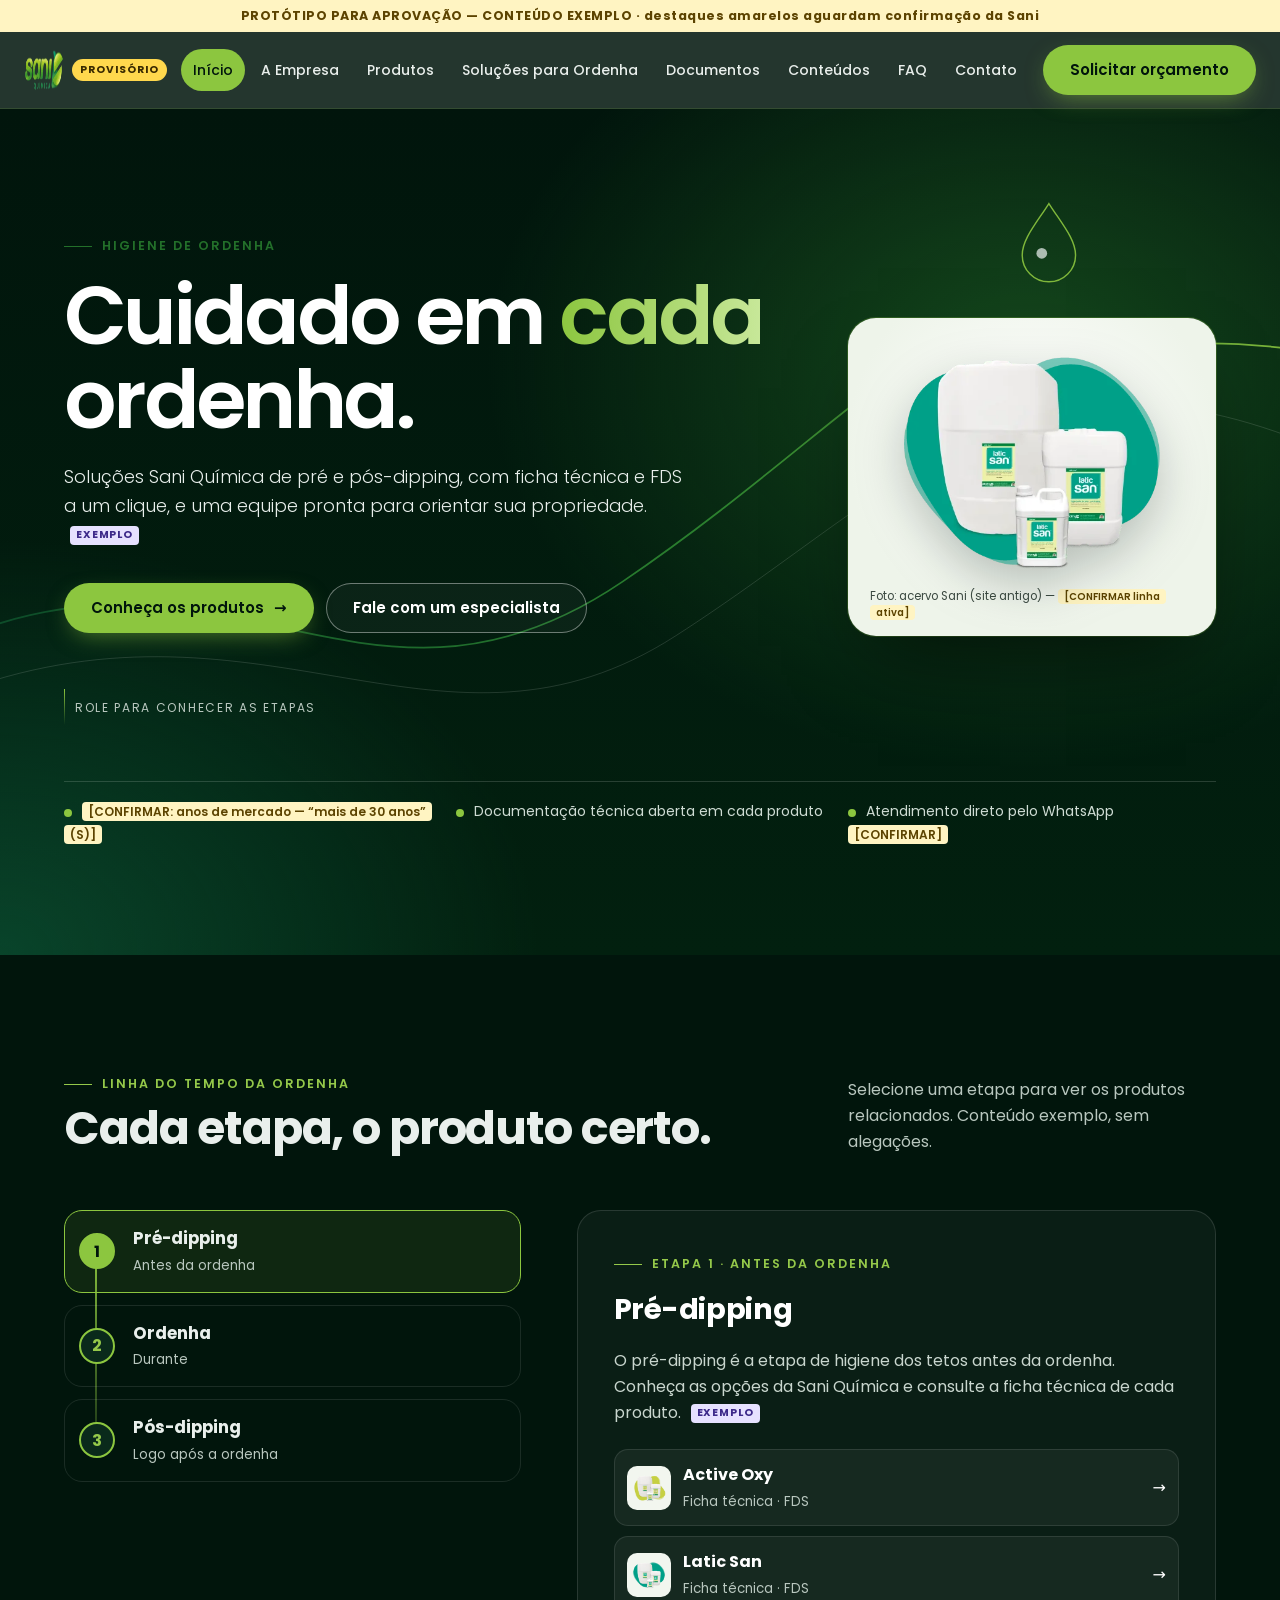
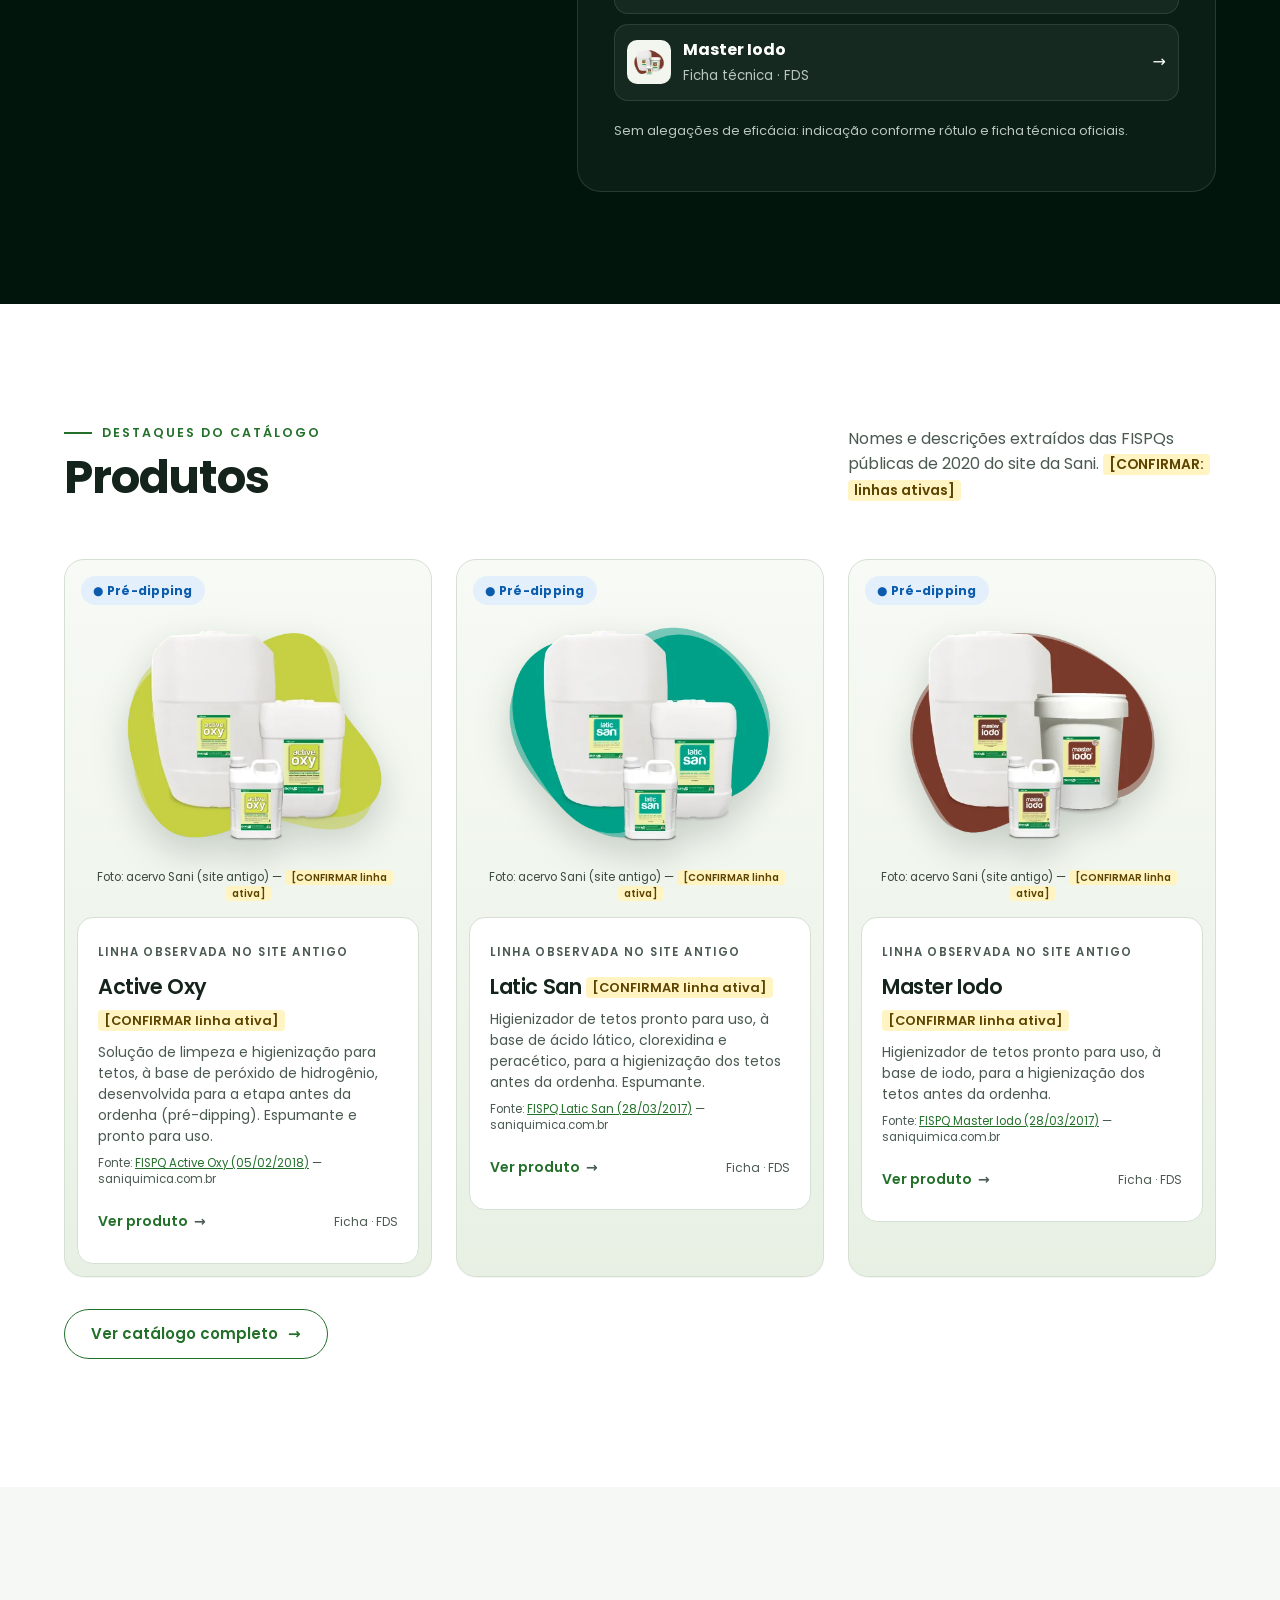
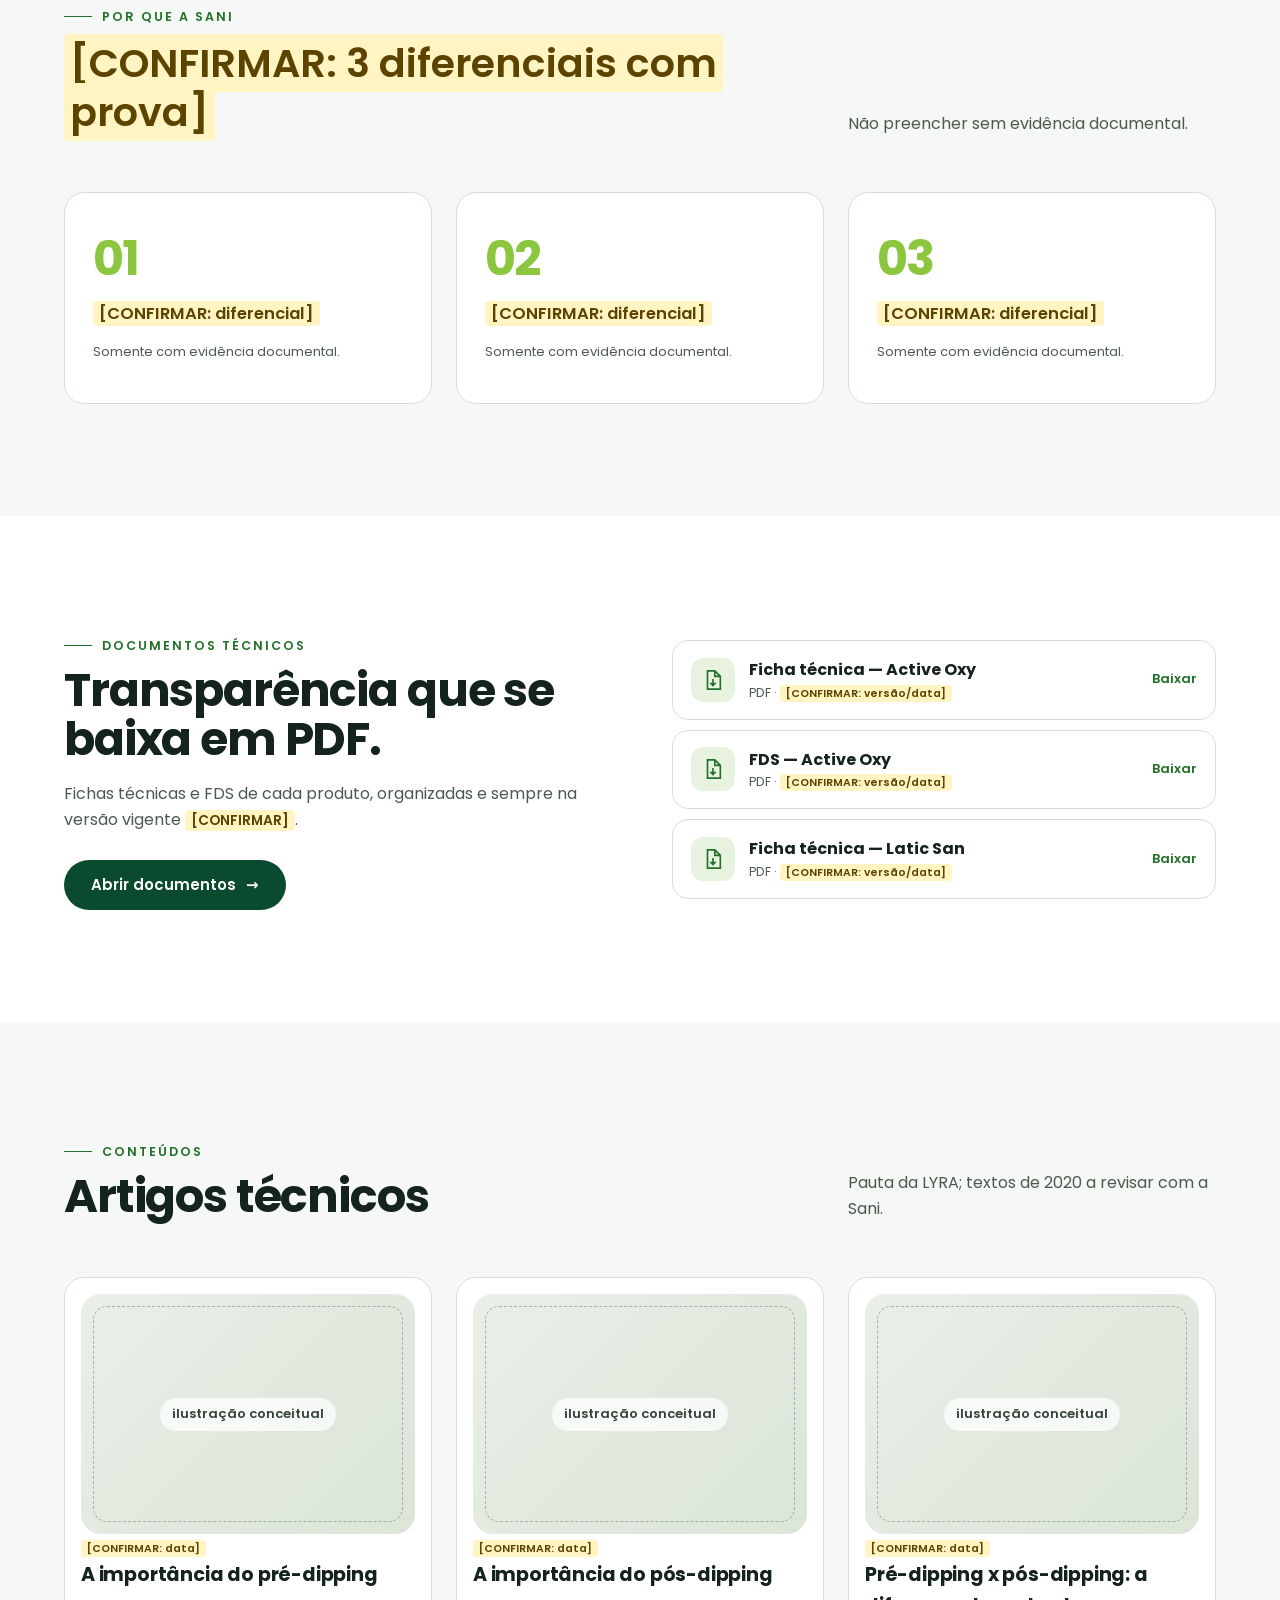
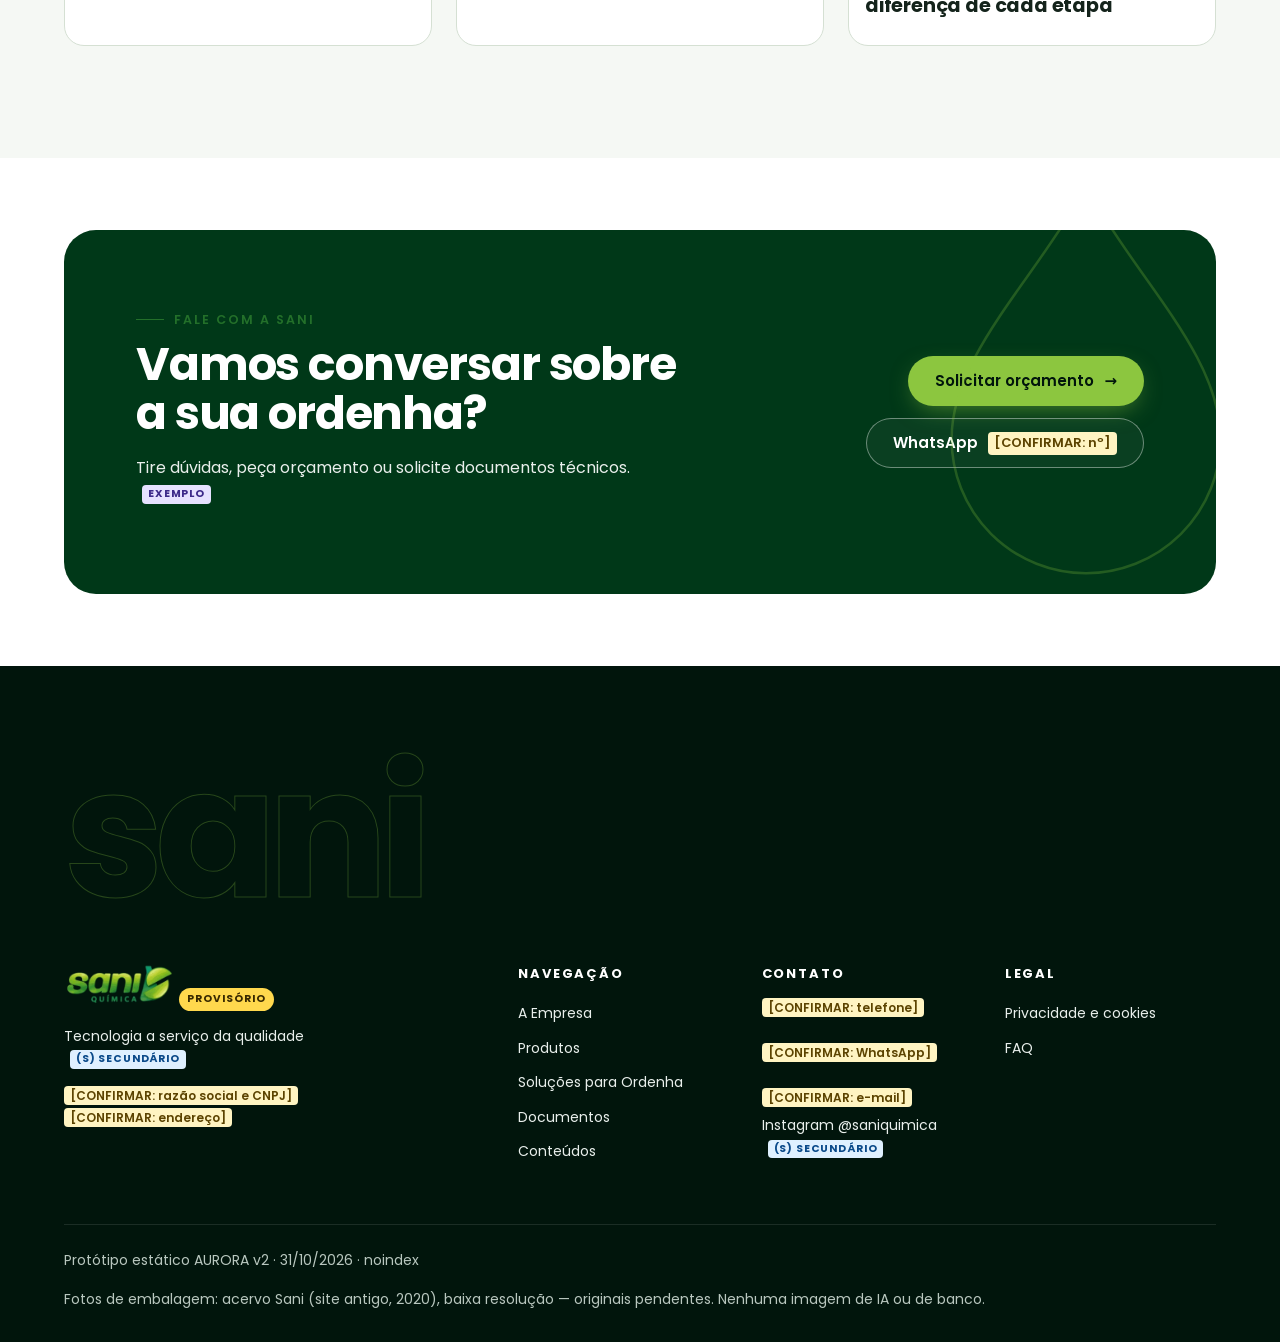
==== commit f11772f8: "v2: nomes e descricoes dos produtos" ====
--- a/index.html
+++ b/index.html
@@ -1,27 +1,27 @@
 <!doctype html><html lang="pt-BR" class="no-js"><head><meta charset="utf-8"><meta name="viewport" content="width=device-width,initial-scale=1,viewport-fit=cover"><meta name="robots" content="noindex,nofollow"><meta name="theme-color" content="#01150c">
-<title>Início — Sani Química [PROTÓTIPO]</title><link rel="preconnect" href="https://fonts.googleapis.com"><link rel="preconnect" href="https://fonts.gstatic.com" crossorigin><link href="https://fonts.googleapis.com/css2?family=Poppins:wght@300;400;500;600;700&display=swap" rel="stylesheet"><link rel="stylesheet" href="assets/style.css"></head><body>
+<title>Início — Sani Química [PROTÓTIPO]</title><link rel="preload" href="assets/fonts/poppins-600.woff2" as="font" type="font/woff2" crossorigin><link rel="stylesheet" href="assets/style.css"></head><body>
 <a class="skip" href="#conteudo">Pular para o conteúdo</a>
 <div class="proto-banner" role="note">PROTÓTIPO PARA APROVAÇÃO — CONTEÚDO EXEMPLO · destaques amarelos aguardam confirmação da Sani</div>
-<header class="site"><div class="container"><a class="logo" href="index.html"><img src="assets/logo-provisorio.png" alt="Sani Química (logo provisório)" width="117" height="42"><span class="tag-prov">LOGO PROVISÓRIO</span></a>
+<header class="site"><div class="container"><a class="logo" href="index.html"><img src="assets/logo-provisorio.png" alt="Sani Química (logo provisório)" width="117" height="42"></a><span class="tag-prov">PROVISÓRIO</span>
 <nav class="main" id="menu" aria-label="Principal"><ul><li><a href="index.html" aria-current=page>Início</a></li><li><a href="empresa.html">A Empresa</a></li><li><a href="catalogo.html">Produtos</a></li><li><a href="solucoes.html">Soluções para Ordenha</a></li><li><a href="documentos.html">Documentos</a></li><li><a href="conteudos.html">Conteúdos</a></li><li><a href="faq.html">FAQ</a></li><li><a href="contato.html">Contato</a></li></ul><div class="menu-foot" hidden></div></nav>
 <a class="btn btn-primary" href="contato.html">Solicitar orçamento</a><button class="menu-btn" aria-controls="menu" aria-expanded="false" aria-label="Abrir menu"><span></span></button></div></header>
 <main id="conteudo"><section class="hero"><svg class="hero-line" viewBox="0 0 1440 760" preserveAspectRatio="xMidYMid slice" aria-hidden="true"><defs><linearGradient id="lg" x1="0" x2="1"><stop offset="0" stop-color="#0d4f2c"/><stop offset=".55" stop-color="#2f8a32"/><stop offset="1" stop-color="#8cc63f"/></linearGradient></defs>
 <path class="draw" stroke="url(#lg)" stroke-width="2" d="M-40 592.8000000000001 C 260 471.2, 420 722.0, 700 532.0 S 1100 152.0, 1180 319.2 C 1240 440.79999999999995, 1150 532.0, 1100 440.79999999999995 C 1060 349.6, 1180 228.0, 1480 273.59999999999997"/>
 <path class="draw" stroke="rgba(233,239,236,.18)" stroke-width="1" style="animation-delay:.8s" d="M-40 653.6 C 300 532.0, 500 760.0, 760 592.8000000000001 S 1150 243.20000000000002, 1480 380.0"/>
-<g class="drop" transform="translate(1180 106.4)"><path d="M0 0 C 14 22, 30 40, 30 58 A 30 30 0 0 1 -30 58 C -30 40, -14 22, 0 0Z" fill="none" stroke="#8cc63f" stroke-width="1.6"/><circle cx="-8" cy="56" r="6" fill="#e9efec" opacity=".8"/></g></svg><div class="container"><div class="copy"><span class="eyebrow">Higiene de ordenha · pré e pós-dipping</span><h1>Higiene de ordenha com a <em>tecnologia</em> Sani Química</h1><p class="sub">Produtos de pré e pós-dipping para quem cuida da qualidade do leite todos os dias. <span class="ex">EXEMPLO</span></p>
-<div class="ctas"><a class="btn btn-primary" href="catalogo.html">Ver produtos <span class="arr" aria-hidden="true">→</span></a><a class="btn btn-ghost" href="#">Falar no WhatsApp <span class="ph">[CONFIRMAR: nº]</span></a></div><div class="scroll-cue"><i></i>Role para conhecer as etapas</div></div>
-<div class="aside"><div class="stat-card reveal"><small>Experiência</small><strong style="font-size:1.4rem;display:block;margin:4px 0">"Há mais de 30 anos ao lado do seu negócio"</strong><span class="ex" style="background:#dff0ff;color:#0b4a8a">(S) SECUNDÁRIO</span> <span class="ph">[CONFIRMAR: usar só após confirmação]</span></div></div></div></section>
-<section class="dark"><div class="container"><div class="sec-head reveal"><div class="t"><span class="eyebrow">Linha do tempo da ordenha</span><h2>Cada etapa, o produto certo.</h2></div><div class="d">Selecione uma etapa para ver os produtos relacionados. Conteúdo exemplo, sem alegações.</div></div><div class="timeline"><div class="steps-tabs reveal" role="tablist" aria-label="Etapas da ordenha" aria-orientation="vertical"><button class="step" role="tab" id="t-pre" aria-controls="p-pre" aria-selected="true" tabindex="0"><span class="n">1</span><span><strong>Pré-dipping</strong><small>Antes da ordenha</small></span></button><button class="step" role="tab" id="t-ord" aria-controls="p-ord" aria-selected="false" tabindex="-1"><span class="n">2</span><span><strong>Ordenha</strong><small>Durante</small></span></button><button class="step" role="tab" id="t-pos" aria-controls="p-pos" aria-selected="false" tabindex="-1"><span class="n">3</span><span><strong>Pós-dipping</strong><small>Logo após a ordenha</small></span></button></div><div class="reveal"><div class="panel in" role="tabpanel" id="p-pre" aria-labelledby="t-pre"><span class="eyebrow">Etapa 1 · Antes da ordenha</span><h3 style="margin-top:12px">Pré-dipping</h3><p>O pré-dipping é a etapa de higiene dos tetos antes da ordenha. Conheça as opções da Sani Química e consulte a ficha técnica de cada produto. <span class="ex">EXEMPLO</span></p><div class="grid" style="gap:10px;margin-top:24px"><a class="mini" href="produto.html"><span class="th">foto<br>pend.</span><span><strong>Produto exemplo 1</strong><br><small style="color:#b9c7bf">Ficha técnica · FDS</small></span><span style="margin-left:auto"><span class="arr" aria-hidden="true">→</span></span></a><a class="mini" href="produto.html"><span class="th">foto<br>pend.</span><span><strong>Produto exemplo 3</strong><br><small style="color:#b9c7bf">Ficha técnica · FDS</small></span><span style="margin-left:auto"><span class="arr" aria-hidden="true">→</span></span></a></div><p style="margin-top:20px;font-size:13px;color:#b9c7bf">Sem alegações de eficácia: indicação conforme rótulo e ficha técnica oficiais.</p></div><div class="panel" role="tabpanel" id="p-ord" aria-labelledby="t-ord" hidden><span class="eyebrow">Etapa 2 · Durante</span><h3 style="margin-top:12px">Ordenha</h3><p>Etapa de ordenha propriamente dita. Conteúdo desta etapa <span class="ph">[CONFIRMAR: a Sani possui linha para equipamentos/limpeza?]</span> <span class="ex">EXEMPLO</span></p><div class="grid" style="gap:10px;margin-top:24px"><p class="ph">[CONFIRMAR produtos desta etapa]</p></div><p style="margin-top:20px;font-size:13px;color:#b9c7bf">Sem alegações de eficácia: indicação conforme rótulo e ficha técnica oficiais.</p></div><div class="panel" role="tabpanel" id="p-pos" aria-labelledby="t-pos" hidden><span class="eyebrow">Etapa 3 · Logo após a ordenha</span><h3 style="margin-top:12px">Pós-dipping</h3><p>O pós-dipping é aplicado nos tetos logo após a ordenha. Veja as opções da Sani Química e a documentação de cada produto. <span class="ex">EXEMPLO</span></p><div class="grid" style="gap:10px;margin-top:24px"><a class="mini" href="produto.html"><span class="th">foto<br>pend.</span><span><strong>Produto exemplo 2</strong><br><small style="color:#b9c7bf">Ficha técnica · FDS</small></span><span style="margin-left:auto"><span class="arr" aria-hidden="true">→</span></span></a><a class="mini" href="produto.html"><span class="th">foto<br>pend.</span><span><strong>Produto exemplo 4</strong><br><small style="color:#b9c7bf">Ficha técnica · FDS</small></span><span style="margin-left:auto"><span class="arr" aria-hidden="true">→</span></span></a></div><p style="margin-top:20px;font-size:13px;color:#b9c7bf">Sem alegações de eficácia: indicação conforme rótulo e ficha técnica oficiais.</p></div></div></div></div></section>
-<section><div class="container"><div class="sec-head reveal"><div class="t"><span class="eyebrow">Destaques do catálogo</span><h2>Produtos</h2></div><div class="d">Nomes genéricos até a Sani enviar a lista oficial de produtos ativos. <span class="ph">[CONFIRMAR]</span></div></div><div class="pgrid"><article class="pcard reveal" style="transition-delay:0ms"><div class="img-ph"><span>[FOTO OFICIAL PENDENTE]</span></div><div class="pill"><span class="badge badge-pre">● Pré-dipping</span></div><div class="glass"><span class="family">Linha <span class="ph">[CONFIRMAR]</span></span><h3>Produto exemplo 1</h3><p style="margin:0;font-size:14px;color:#c9d6ce"><span class="ph">[CONFIRMAR: descrição aprovada pela Sani]</span></p><div class="row"><a class="stretch" href="produto.html">Ver produto <span class="arr" aria-hidden="true">→</span></a><span style="font-size:12px;color:#b9c7bf">Ficha · FDS</span></div></div></article><article class="pcard reveal" style="transition-delay:80ms"><div class="img-ph"><span>[FOTO OFICIAL PENDENTE]</span></div><div class="pill"><span class="badge badge-pos">◆ Pós-dipping</span></div><div class="glass"><span class="family">Linha <span class="ph">[CONFIRMAR]</span></span><h3>Produto exemplo 2</h3><p style="margin:0;font-size:14px;color:#c9d6ce"><span class="ph">[CONFIRMAR: descrição aprovada pela Sani]</span></p><div class="row"><a class="stretch" href="produto.html">Ver produto <span class="arr" aria-hidden="true">→</span></a><span style="font-size:12px;color:#b9c7bf">Ficha · FDS</span></div></div></article><article class="pcard reveal" style="transition-delay:160ms"><div class="img-ph"><span>[FOTO OFICIAL PENDENTE]</span></div><div class="pill"><span class="badge badge-pre">● Pré-dipping</span></div><div class="glass"><span class="family">Linha <span class="ph">[CONFIRMAR]</span></span><h3>Produto exemplo 3</h3><p style="margin:0;font-size:14px;color:#c9d6ce"><span class="ph">[CONFIRMAR: descrição aprovada pela Sani]</span></p><div class="row"><a class="stretch" href="produto.html">Ver produto <span class="arr" aria-hidden="true">→</span></a><span style="font-size:12px;color:#b9c7bf">Ficha · FDS</span></div></div></article></div><p style="margin-top:32px"><a class="btn btn-secondary" href="catalogo.html">Ver catálogo completo <span class="arr" aria-hidden="true">→</span></a></p></div></section>
+<g class="drop" transform="translate(1180 106.4)"><path d="M0 0 C 14 22, 30 40, 30 58 A 30 30 0 0 1 -30 58 C -30 40, -14 22, 0 0Z" fill="none" stroke="#8cc63f" stroke-width="1.6"/><circle cx="-8" cy="56" r="6" fill="#e9efec" opacity=".8"/></g></svg><div class="container"><div class="copy"><span class="eyebrow">Higiene de ordenha</span><h1>Cuidado em <em>cada</em> ordenha.</h1><p class="sub">Soluções Sani Química de pré e pós-dipping, com ficha técnica e FDS a um clique, e uma equipe pronta para orientar sua propriedade. <span class="ex">EXEMPLO</span></p>
+<div class="ctas"><a class="btn btn-primary" href="catalogo.html">Conheça os produtos <span class="arr" aria-hidden="true">→</span></a><a class="btn btn-ghost" href="contato.html">Fale com um especialista</a></div><div class="scroll-cue"><i></i>Role para conhecer as etapas</div></div>
+<div class="aside"><figure class="hero-shot reveal"><img src="assets/img/latic-san.webp" alt="Embalagens Latic San (bombona, balde e frasco) — foto do site antigo" width="525" height="375" fetchpriority="high"><figcaption>Foto: acervo Sani (site antigo) — <span class="ph">[CONFIRMAR linha ativa]</span></figcaption></figure></div></div><div class="container trust"><ul><li><span class="ph">[CONFIRMAR: anos de mercado — “mais de 30 anos” (S)]</span></li><li>Documentação técnica aberta em cada produto</li><li>Atendimento direto pelo WhatsApp <span class="ph">[CONFIRMAR]</span></li></ul></div></section>
+<section class="dark"><div class="container"><div class="sec-head reveal"><div class="t"><span class="eyebrow">Linha do tempo da ordenha</span><h2>Cada etapa, o produto certo.</h2></div><div class="d">Selecione uma etapa para ver os produtos relacionados. Conteúdo exemplo, sem alegações.</div></div><div class="timeline"><div class="steps-tabs reveal" role="tablist" aria-label="Etapas da ordenha" aria-orientation="vertical"><button class="step" role="tab" id="t-pre" aria-controls="p-pre" aria-selected="true" tabindex="0"><span class="n">1</span><span><strong>Pré-dipping</strong><small>Antes da ordenha</small></span></button><button class="step" role="tab" id="t-ord" aria-controls="p-ord" aria-selected="false" tabindex="-1"><span class="n">2</span><span><strong>Ordenha</strong><small>Durante</small></span></button><button class="step" role="tab" id="t-pos" aria-controls="p-pos" aria-selected="false" tabindex="-1"><span class="n">3</span><span><strong>Pós-dipping</strong><small>Logo após a ordenha</small></span></button></div><div class="reveal"><div class="panel in" role="tabpanel" id="p-pre" aria-labelledby="t-pre"><span class="eyebrow">Etapa 1 · Antes da ordenha</span><h3 style="margin-top:12px">Pré-dipping</h3><p>O pré-dipping é a etapa de higiene dos tetos antes da ordenha. Conheça as opções da Sani Química e consulte a ficha técnica de cada produto. <span class="ex">EXEMPLO</span></p><div class="grid" style="gap:10px;margin-top:24px"><a class="mini" href="produto.html"><span class="th"><img src="assets/img/active-oxy.webp" alt="" width="44" height="44" loading="lazy"></span><span><strong>Active Oxy</strong><br><small style="color:#b9c7bf">Ficha técnica · FDS</small></span><span style="margin-left:auto"><span class="arr" aria-hidden="true">→</span></span></a><a class="mini" href="produto.html"><span class="th"><img src="assets/img/latic-san.webp" alt="" width="44" height="44" loading="lazy"></span><span><strong>Latic San</strong><br><small style="color:#b9c7bf">Ficha técnica · FDS</small></span><span style="margin-left:auto"><span class="arr" aria-hidden="true">→</span></span></a><a class="mini" href="produto.html"><span class="th"><img src="assets/img/master-iodo.webp" alt="" width="44" height="44" loading="lazy"></span><span><strong>Master Iodo</strong><br><small style="color:#b9c7bf">Ficha técnica · FDS</small></span><span style="margin-left:auto"><span class="arr" aria-hidden="true">→</span></span></a></div><p style="margin-top:20px;font-size:13px;color:#b9c7bf">Sem alegações de eficácia: indicação conforme rótulo e ficha técnica oficiais.</p></div><div class="panel" role="tabpanel" id="p-ord" aria-labelledby="t-ord" hidden><span class="eyebrow">Etapa 2 · Durante</span><h3 style="margin-top:12px">Ordenha</h3><p>Etapa de ordenha propriamente dita. Conteúdo desta etapa <span class="ph">[CONFIRMAR: a Sani possui linha para equipamentos/limpeza?]</span> <span class="ex">EXEMPLO</span></p><div class="grid" style="gap:10px;margin-top:24px"><p class="ph">[CONFIRMAR produtos desta etapa — nenhuma foto de pós-dipping no acervo usado]</p></div><p style="margin-top:20px;font-size:13px;color:#b9c7bf">Sem alegações de eficácia: indicação conforme rótulo e ficha técnica oficiais.</p></div><div class="panel" role="tabpanel" id="p-pos" aria-labelledby="t-pos" hidden><span class="eyebrow">Etapa 3 · Logo após a ordenha</span><h3 style="margin-top:12px">Pós-dipping</h3><p>O pós-dipping é aplicado nos tetos logo após a ordenha. Veja as opções da Sani Química e a documentação de cada produto. <span class="ex">EXEMPLO</span></p><div class="grid" style="gap:10px;margin-top:24px"><p class="ph">[CONFIRMAR produtos desta etapa — nenhuma foto de pós-dipping no acervo usado]</p></div><p style="margin-top:20px;font-size:13px;color:#b9c7bf">Sem alegações de eficácia: indicação conforme rótulo e ficha técnica oficiais.</p></div></div></div></div></section>
+<section><div class="container"><div class="sec-head reveal"><div class="t"><span class="eyebrow">Destaques do catálogo</span><h2>Produtos</h2></div><div class="d">Nomes e descrições extraídos das FISPQs públicas de 2020 do site da Sani. <span class="ph">[CONFIRMAR: linhas ativas]</span></div></div><div class="pgrid"><article class="pcard v2 reveal" style="transition-delay:0ms"><figure class="pshot"><img src="assets/img/active-oxy.webp" alt="Embalagens Active Oxy (bombona, balde e frasco) — foto do site antigo" width="525" height="375" loading="lazy" decoding="async"><figcaption>Foto: acervo Sani (site antigo) — <span class="ph">[CONFIRMAR linha ativa]</span></figcaption></figure><div class="pill"><span class="badge badge-pre">● Pré-dipping</span></div><div class="glass"><span class="family">Linha observada no site antigo</span><h3>Active Oxy <span class="ph ph-sm">[CONFIRMAR linha ativa]</span></h3><p class="pdesc">Solução de limpeza e higienização para tetos, à base de peróxido de hidrogênio, desenvolvida para a etapa antes da ordenha (pré-dipping). Espumante e pronto para uso.</p><p class="fonte">Fonte: <a href="https://saniquimica.com.br/wp-content/uploads/2020/08/ACTIVE-OXY.pdf" rel="noopener">FISPQ Active Oxy (05/02/2018)</a> — saniquimica.com.br</p><div class="row"><a class="stretch" href="produto.html" aria-label="Ver produto Active Oxy">Ver produto <span class="arr" aria-hidden="true">→</span></a><span style="font-size:12px;color:#b9c7bf">Ficha · FDS</span></div></div></article><article class="pcard v2 reveal" style="transition-delay:80ms"><figure class="pshot"><img src="assets/img/latic-san.webp" alt="Embalagens Latic San (bombona, balde e frasco) — foto do site antigo" width="525" height="375" loading="lazy" decoding="async"><figcaption>Foto: acervo Sani (site antigo) — <span class="ph">[CONFIRMAR linha ativa]</span></figcaption></figure><div class="pill"><span class="badge badge-pre">● Pré-dipping</span></div><div class="glass"><span class="family">Linha observada no site antigo</span><h3>Latic San <span class="ph ph-sm">[CONFIRMAR linha ativa]</span></h3><p class="pdesc">Higienizador de tetos pronto para uso, à base de ácido lático, clorexidina e peracético, para a higienização dos tetos antes da ordenha. Espumante.</p><p class="fonte">Fonte: <a href="https://saniquimica.com.br/wp-content/uploads/2020/08/LATIC-SAN.pdf" rel="noopener">FISPQ Latic San (28/03/2017)</a> — saniquimica.com.br</p><div class="row"><a class="stretch" href="produto.html" aria-label="Ver produto Latic San">Ver produto <span class="arr" aria-hidden="true">→</span></a><span style="font-size:12px;color:#b9c7bf">Ficha · FDS</span></div></div></article><article class="pcard v2 reveal" style="transition-delay:160ms"><figure class="pshot"><img src="assets/img/master-iodo.webp" alt="Embalagens Master Iodo (bombona, balde e frasco) — foto do site antigo" width="525" height="375" loading="lazy" decoding="async"><figcaption>Foto: acervo Sani (site antigo) — <span class="ph">[CONFIRMAR linha ativa]</span></figcaption></figure><div class="pill"><span class="badge badge-pre">● Pré-dipping</span></div><div class="glass"><span class="family">Linha observada no site antigo</span><h3>Master Iodo <span class="ph ph-sm">[CONFIRMAR linha ativa]</span></h3><p class="pdesc">Higienizador de tetos pronto para uso, à base de iodo, para a higienização dos tetos antes da ordenha.</p><p class="fonte">Fonte: <a href="https://saniquimica.com.br/wp-content/uploads/2020/08/MASTER-IODO.pdf" rel="noopener">FISPQ Master Iodo (28/03/2017)</a> — saniquimica.com.br</p><div class="row"><a class="stretch" href="produto.html" aria-label="Ver produto Master Iodo">Ver produto <span class="arr" aria-hidden="true">→</span></a><span style="font-size:12px;color:#b9c7bf">Ficha · FDS</span></div></div></article></div><p style="margin-top:32px"><a class="btn btn-secondary" href="catalogo.html">Ver catálogo completo <span class="arr" aria-hidden="true">→</span></a></p></div></section>
 <section class="alt"><div class="container"><div class="sec-head reveal"><div class="t"><span class="eyebrow">Por que a Sani</span><h2><span class="ph">[CONFIRMAR: 3 diferenciais com prova]</span></h2></div><div class="d">Não preencher sem evidência documental.</div></div><div class="grid g3"><div class="card reveal" style="transition-delay:0ms"><span style="font-size:3rem;font-weight:700;color:var(--c-lime);letter-spacing:-.04em">01</span><h3><span class="ph">[CONFIRMAR: diferencial]</span></h3><p class="hint">Somente com evidência documental.</p></div><div class="card reveal" style="transition-delay:90ms"><span style="font-size:3rem;font-weight:700;color:var(--c-lime);letter-spacing:-.04em">02</span><h3><span class="ph">[CONFIRMAR: diferencial]</span></h3><p class="hint">Somente com evidência documental.</p></div><div class="card reveal" style="transition-delay:180ms"><span style="font-size:3rem;font-weight:700;color:var(--c-lime);letter-spacing:-.04em">03</span><h3><span class="ph">[CONFIRMAR: diferencial]</span></h3><p class="hint">Somente com evidência documental.</p></div></div></div></section>
-<section><div class="container grid g2" style="align-items:center;gap:64px"><div class="reveal"><span class="eyebrow">Documentos técnicos</span><h2>Fichas técnicas e FDS a um clique de cada produto</h2><p class="hint" style="font-size:1rem;margin:16px 0 28px">Central de downloads com versão e data de cada documento.</p><a class="btn btn-dark" href="documentos.html">Abrir documentos <span class="arr" aria-hidden="true">→</span></a></div>
-<div class="grid reveal" style="gap:10px"><a class="doc" href="documentos.html"><span class="ic"><svg width="22" height="22" viewBox="0 0 24 24" fill="none" stroke="#23702a" stroke-width="1.8" aria-hidden="true"><path d="M6 2h8l6 6v14H6zM14 2v6h6M12 11v7m-3-3 3 3 3-3"/></svg></span><span><strong>Ficha técnica — Produto exemplo 1</strong><small>PDF · <span class="ph">[CONFIRMAR: versão/data]</span></small></span><span class="go">Baixar</span></a><a class="doc" href="documentos.html"><span class="ic"><svg width="22" height="22" viewBox="0 0 24 24" fill="none" stroke="#23702a" stroke-width="1.8" aria-hidden="true"><path d="M6 2h8l6 6v14H6zM14 2v6h6M12 11v7m-3-3 3 3 3-3"/></svg></span><span><strong>FDS — Produto exemplo 1</strong><small>PDF · <span class="ph">[CONFIRMAR: versão/data]</span></small></span><span class="go">Baixar</span></a><a class="doc" href="documentos.html"><span class="ic"><svg width="22" height="22" viewBox="0 0 24 24" fill="none" stroke="#23702a" stroke-width="1.8" aria-hidden="true"><path d="M6 2h8l6 6v14H6zM14 2v6h6M12 11v7m-3-3 3 3 3-3"/></svg></span><span><strong>Ficha técnica — Produto exemplo 2</strong><small>PDF · <span class="ph">[CONFIRMAR: versão/data]</span></small></span><span class="go">Baixar</span></a></div></div></section>
+<section><div class="container grid g2" style="align-items:center;gap:64px"><div class="reveal"><span class="eyebrow">Documentos técnicos</span><h2>Transparência que se baixa em PDF.</h2><p class="hint" style="font-size:1rem;margin:16px 0 28px">Fichas técnicas e FDS de cada produto, organizadas e sempre na versão vigente <span class="ph">[CONFIRMAR]</span>.</p><a class="btn btn-dark" href="documentos.html">Abrir documentos <span class="arr" aria-hidden="true">→</span></a></div>
+<div class="grid reveal" style="gap:10px"><a class="doc" href="documentos.html"><span class="ic"><svg width="22" height="22" viewBox="0 0 24 24" fill="none" stroke="#23702a" stroke-width="1.8" aria-hidden="true"><path d="M6 2h8l6 6v14H6zM14 2v6h6M12 11v7m-3-3 3 3 3-3"/></svg></span><span><strong>Ficha técnica — Active Oxy</strong><small>PDF · <span class="ph">[CONFIRMAR: versão/data]</span></small></span><span class="go">Baixar</span></a><a class="doc" href="documentos.html"><span class="ic"><svg width="22" height="22" viewBox="0 0 24 24" fill="none" stroke="#23702a" stroke-width="1.8" aria-hidden="true"><path d="M6 2h8l6 6v14H6zM14 2v6h6M12 11v7m-3-3 3 3 3-3"/></svg></span><span><strong>FDS — Active Oxy</strong><small>PDF · <span class="ph">[CONFIRMAR: versão/data]</span></small></span><span class="go">Baixar</span></a><a class="doc" href="documentos.html"><span class="ic"><svg width="22" height="22" viewBox="0 0 24 24" fill="none" stroke="#23702a" stroke-width="1.8" aria-hidden="true"><path d="M6 2h8l6 6v14H6zM14 2v6h6M12 11v7m-3-3 3 3 3-3"/></svg></span><span><strong>Ficha técnica — Latic San</strong><small>PDF · <span class="ph">[CONFIRMAR: versão/data]</span></small></span><span class="go">Baixar</span></a></div></div></section>
 <section class="alt"><div class="container"><div class="sec-head reveal"><div class="t"><span class="eyebrow">Conteúdos</span><h2>Artigos técnicos</h2></div><div class="d">Pauta da LYRA; textos de 2020 a revisar com a Sani.</div></div><div class="grid g3"><a class="card post reveal" href="artigo.html" style="padding:16px"><div class="img-ph"><span>ilustração conceitual</span></div><time><span class="ph">[CONFIRMAR: data]</span></time><h3>A importância do pré-dipping</h3></a><a class="card post reveal" href="artigo.html" style="padding:16px"><div class="img-ph"><span>ilustração conceitual</span></div><time><span class="ph">[CONFIRMAR: data]</span></time><h3>A importância do pós-dipping</h3></a><a class="card post reveal" href="artigo.html" style="padding:16px"><div class="img-ph"><span>ilustração conceitual</span></div><time><span class="ph">[CONFIRMAR: data]</span></time><h3>Pré-dipping x pós-dipping: a diferença de cada etapa</h3></a></div></div></section>
-<section class="tight"><div class="container"><div class="cta-band reveal"><svg width="420" height="420" viewBox="0 0 100 100" aria-hidden="true"><path d="M50 4 C62 26 82 44 82 64 A32 32 0 0 1 18 64 C18 44 38 26 50 4Z" fill="none" stroke="#8cc63f" stroke-width=".6"/></svg><div><span class="eyebrow">Fale com a Sani</span><h2>Precisa de orçamento ou de um documento técnico?</h2><p>Tire dúvidas, peça orçamento ou solicite documentos técnicos. <span class="ex">EXEMPLO</span></p></div><div class="ctas"><a class="btn btn-primary" href="contato.html">Solicitar orçamento <span class="arr" aria-hidden="true">→</span></a><a class="btn btn-ghost" href="#">WhatsApp <span class="ph">[CONFIRMAR: nº]</span></a></div></div></div></section></main>
-<footer class="site"><div class="container"><p class="big-word" aria-hidden="true">sani</p><div class="cols"><div><img src="assets/logo-provisorio.png" alt="" style="height:40px;width:auto"><br><span class="tag-prov">LOGO PROVISÓRIO</span><p style="max-width:300px">Tecnologia a serviço da qualidade <span class="ex" style="background:#dff0ff;color:#0b4a8a">(S) SECUNDÁRIO</span></p><p><span class="ph">[CONFIRMAR: razão social e CNPJ]</span><br><span class="ph">[CONFIRMAR: endereço]</span></p></div>
+<section class="tight"><div class="container"><div class="cta-band reveal"><svg width="420" height="420" viewBox="0 0 100 100" aria-hidden="true"><path d="M50 4 C62 26 82 44 82 64 A32 32 0 0 1 18 64 C18 44 38 26 50 4Z" fill="none" stroke="#8cc63f" stroke-width=".6"/></svg><div><span class="eyebrow">Fale com a Sani</span><h2>Vamos conversar sobre a sua ordenha?</h2><p>Tire dúvidas, peça orçamento ou solicite documentos técnicos. <span class="ex">EXEMPLO</span></p></div><div class="ctas"><a class="btn btn-primary" href="contato.html">Solicitar orçamento <span class="arr" aria-hidden="true">→</span></a><a class="btn btn-ghost" href="#">WhatsApp <span class="ph">[CONFIRMAR: nº]</span></a></div></div></div></section></main>
+<footer class="site"><div class="container"><p class="big-word" aria-hidden="true">sani</p><div class="cols"><div><img src="assets/logo-provisorio.png" alt="" style="height:40px;width:auto" loading="lazy"> <span class="tag-prov">PROVISÓRIO</span><p style="max-width:300px">Tecnologia a serviço da qualidade <span class="ex" style="background:#dff0ff;color:#0b4a8a">(S) SECUNDÁRIO</span></p><p><span class="ph">[CONFIRMAR: razão social e CNPJ]</span><br><span class="ph">[CONFIRMAR: endereço]</span></p></div>
 <div><h4>Navegação</h4><a href="empresa.html">A Empresa</a><br><a href="catalogo.html">Produtos</a><br><a href="solucoes.html">Soluções para Ordenha</a><br><a href="documentos.html">Documentos</a><br><a href="conteudos.html">Conteúdos</a></div>
 <div><h4>Contato</h4><span class="ph">[CONFIRMAR: telefone]</span><br><br><span class="ph">[CONFIRMAR: WhatsApp]</span><br><br><span class="ph">[CONFIRMAR: e-mail]</span><br><a href="#">Instagram @saniquimica <span class="ex" style="background:#dff0ff;color:#0b4a8a">(S) SECUNDÁRIO</span></a></div>
 <div><h4>Legal</h4><a href="privacidade.html">Privacidade e cookies</a><br><a href="faq.html">FAQ</a></div></div>
-<div class="legal"><span>Protótipo estático AURORA v0.2 · 30/10/2026 · não publicado · noindex</span><span>Fotos: nenhuma imagem real ou gerada por IA é usada</span></div></div></footer>
+<div class="legal"><span>Protótipo estático AURORA v2 · 31/10/2026 · noindex</span><span>Fotos de embalagem: acervo Sani (site antigo, 2020), baixa resolução — originais pendentes. Nenhuma imagem de IA ou de banco.</span></div></div></footer>
 <nav class="mbar" aria-label="Ações rápidas"><a href="#" aria-label="WhatsApp (número a confirmar)"><svg viewBox="0 0 24 24" fill="none" stroke="currentColor" stroke-width="1.8"><path d="M4 20l1.4-4A8 8 0 1 1 8 18.6z"/></svg>WhatsApp</a><a class="hl" href="contato.html"><svg viewBox="0 0 24 24" fill="none" stroke="currentColor" stroke-width="1.8"><path d="M5 3h10l4 4v14H5zM9 12h6M9 16h6"/></svg>Orçamento</a><a href="catalogo.html"><svg viewBox="0 0 24 24" fill="none" stroke="currentColor" stroke-width="1.8"><rect x="3" y="3" width="7" height="7" rx="2"/><rect x="14" y="3" width="7" height="7" rx="2"/><rect x="3" y="14" width="7" height="7" rx="2"/><rect x="14" y="14" width="7" height="7" rx="2"/></svg>Catálogo</a></nav>
 <script src="assets/app.js" defer></script></body></html>
--- a/assets/style.css
+++ b/assets/style.css
@@ -1,5 +1,5 @@
-@import url('tokens.css');
-/* AURORA v0.2 — direção premium agro. CSS vanilla, sem framework. */
+@import url('fonts.css');@import url('tokens.css');
+/* AURORA v2 — direção premium agro. CSS vanilla, sem framework. */
 *{box-sizing:border-box}html{scroll-behavior:smooth}body{margin:0;font-family:var(--font);color:var(--c-text);line-height:var(--lh);background:#fff;-webkit-font-smoothing:antialiased}
 img,svg{max-width:100%}a{color:var(--c-green-text)}
 :focus-visible{outline:3px solid var(--c-focus);outline-offset:3px;border-radius:4px}
@@ -188,3 +188,51 @@
 body.menu-open header.site{backdrop-filter:none;-webkit-backdrop-filter:none;background:var(--c-bg-deep)}
 body.menu-open .mbar{display:none}
 @media (max-width:600px){table.docs{min-width:0!important}table.docs thead{display:none}table.docs tr{display:grid;gap:8px;padding:14px 0;border-bottom:1px solid var(--c-border)}table.docs td{border:0;padding:0}}
+/* ===== AURORA v2 (31/10/2026) — camada premium: fotos reais de embalagem, selo PROVISÓRIO, editorial ===== */
+body{overflow-x:hidden;font-feature-settings:"ss01"}
+header.site .container{gap:14px}
+.tag-prov{display:inline-flex;align-items:center;font-size:10.5px;background:#ffd84d;color:#3a2a00;padding:3px 8px;border-radius:999px;font-weight:700;letter-spacing:.1em;white-space:nowrap;vertical-align:middle}
+header.site .tag-prov{margin-left:-6px}
+.hero{background:radial-gradient(ellipse 70% 80% at 80% 30%,rgba(47,138,50,.42),transparent 60%),radial-gradient(ellipse 60% 70% at 0% 100%,rgba(10,74,47,.85),transparent 70%),linear-gradient(180deg,#01150c,#02200f)}
+.hero h1{font-weight:600;letter-spacing:-.045em}
+.hero h1 em{background:linear-gradient(90deg,#8cc63f,#c8e89a);-webkit-background-clip:text;background-clip:text;color:transparent}
+.hero:not(.sub) .container{align-items:center}
+.hero-shot{margin:0;position:relative;border-radius:28px;padding:28px 22px 16px;background:radial-gradient(circle at 50% 40%,#ffffff 0,#eef4ea 70%);box-shadow:0 40px 80px -30px rgba(0,0,0,.6),0 0 0 1px rgba(140,198,63,.25);transform:rotate(-1.5deg)}
+.hero-shot img{display:block;width:100%;height:auto;max-width:525px;margin:auto;filter:drop-shadow(0 18px 24px rgba(1,21,12,.25))}
+.hero-shot figcaption,.pshot figcaption{font-size:11.5px;color:#3c4a42;margin-top:10px;line-height:1.4}
+.trust{position:relative;z-index:2;margin-top:56px}
+.trust ul{list-style:none;margin:0;padding:18px 0 0;border-top:1px solid rgba(233,239,236,.16);display:grid;grid-template-columns:repeat(3,1fr);gap:24px;font-size:14px;color:#cfdcd4}
+.trust li::before{content:"";display:inline-block;width:8px;height:8px;border-radius:50%;background:#8cc63f;margin-right:10px;vertical-align:middle}
+/* cartão de produto v2: estúdio claro */
+.pcard.v2{background:linear-gradient(180deg,#f7faf5,#e8f0e4);color:var(--c-text);min-height:0;justify-content:flex-start;border:1px solid var(--c-border);box-shadow:0 1px 0 rgba(1,21,12,.04)}
+.pcard.v2 .pshot{margin:0;padding:56px 18px 6px;text-align:center}
+.pcard.v2 .pshot img{width:100%;height:auto;max-width:525px;aspect-ratio:525/375;object-fit:contain;transition:transform .8s cubic-bezier(.2,.8,.2,1);filter:drop-shadow(0 14px 18px rgba(1,21,12,.18))}
+.pcard.v2:hover .pshot img{transform:scale(1.04) translateY(-4px)}
+.pcard.v2 .glass{background:#fff;border:1px solid var(--c-border);backdrop-filter:none;-webkit-backdrop-filter:none;margin:10px 12px 12px}
+.pcard.v2 .glass p{color:var(--c-text-muted)!important}.pcard.v2 .family{color:var(--c-text-muted)}
+.pcard.v2 a.stretch{color:var(--c-green-text)}.pcard.v2 .row span{color:var(--c-text-muted)!important}
+.pcard.v2 .glass h3{font-weight:600;letter-spacing:-.02em}
+.pcard.v2:hover{border-color:var(--c-lime)}
+.mini .th{background:#f2f6ef}.mini .th img{width:40px;height:40px;object-fit:contain}
+/* galeria do produto */
+.pshot.main{margin:0;border-radius:24px;padding:36px 28px 18px;background:radial-gradient(circle at 50% 42%,#fff,#e9f1e5 75%);border:1px solid var(--c-border);text-align:center}
+.pshot.main img{width:100%;height:auto;max-width:525px;filter:drop-shadow(0 18px 22px rgba(1,21,12,.2))}
+.gallery .gl{margin:10px 0 0;font-size:13px}
+.fsani{background:repeating-linear-gradient(135deg,#eef3ec 0 14px,#e4ece1 14px 28px)}
+/* menu móvel refinado */
+@media (max-width:980px){
+ header.site .tag-prov{margin-left:0}
+ body.menu-open nav.main{animation:menuIn .35s cubic-bezier(.2,.8,.2,1)}
+ body.menu-open nav.main a{font-size:1.4rem;font-weight:500;padding:14px 18px;border-bottom:1px solid rgba(255,255,255,.06);border-radius:12px}
+ .trust ul{grid-template-columns:1fr;gap:10px}
+ .hero-shot{transform:none;margin-top:28px}
+}
+@keyframes menuIn{from{opacity:0;transform:translateY(-12px)}to{opacity:1;transform:none}}
+@media (max-width:600px){header.site .btn-primary{display:none}.hero-shot{padding:18px 12px 12px}.pcard.v2 .pshot{padding-top:52px}}
+@media (prefers-reduced-motion:reduce){.hero-shot{transform:none}.pcard.v2:hover .pshot img{transform:none}}
+.hero .container.trust{display:block}
+.badge-eq{background:#e3f1dc;color:#1d5a22}
+.ph-sm{font-size:.62em;font-weight:600;vertical-align:middle;white-space:nowrap}
+.pcard .pdesc{margin:6px 0 0;font-size:14px;line-height:1.5;color:var(--c-text-muted)}
+.fonte{margin:8px 0 0;font-size:11.5px;color:var(--c-text-muted);line-height:1.4}.fonte a{color:var(--c-green-text)}
+.pcard .fonte a{position:relative;z-index:3}
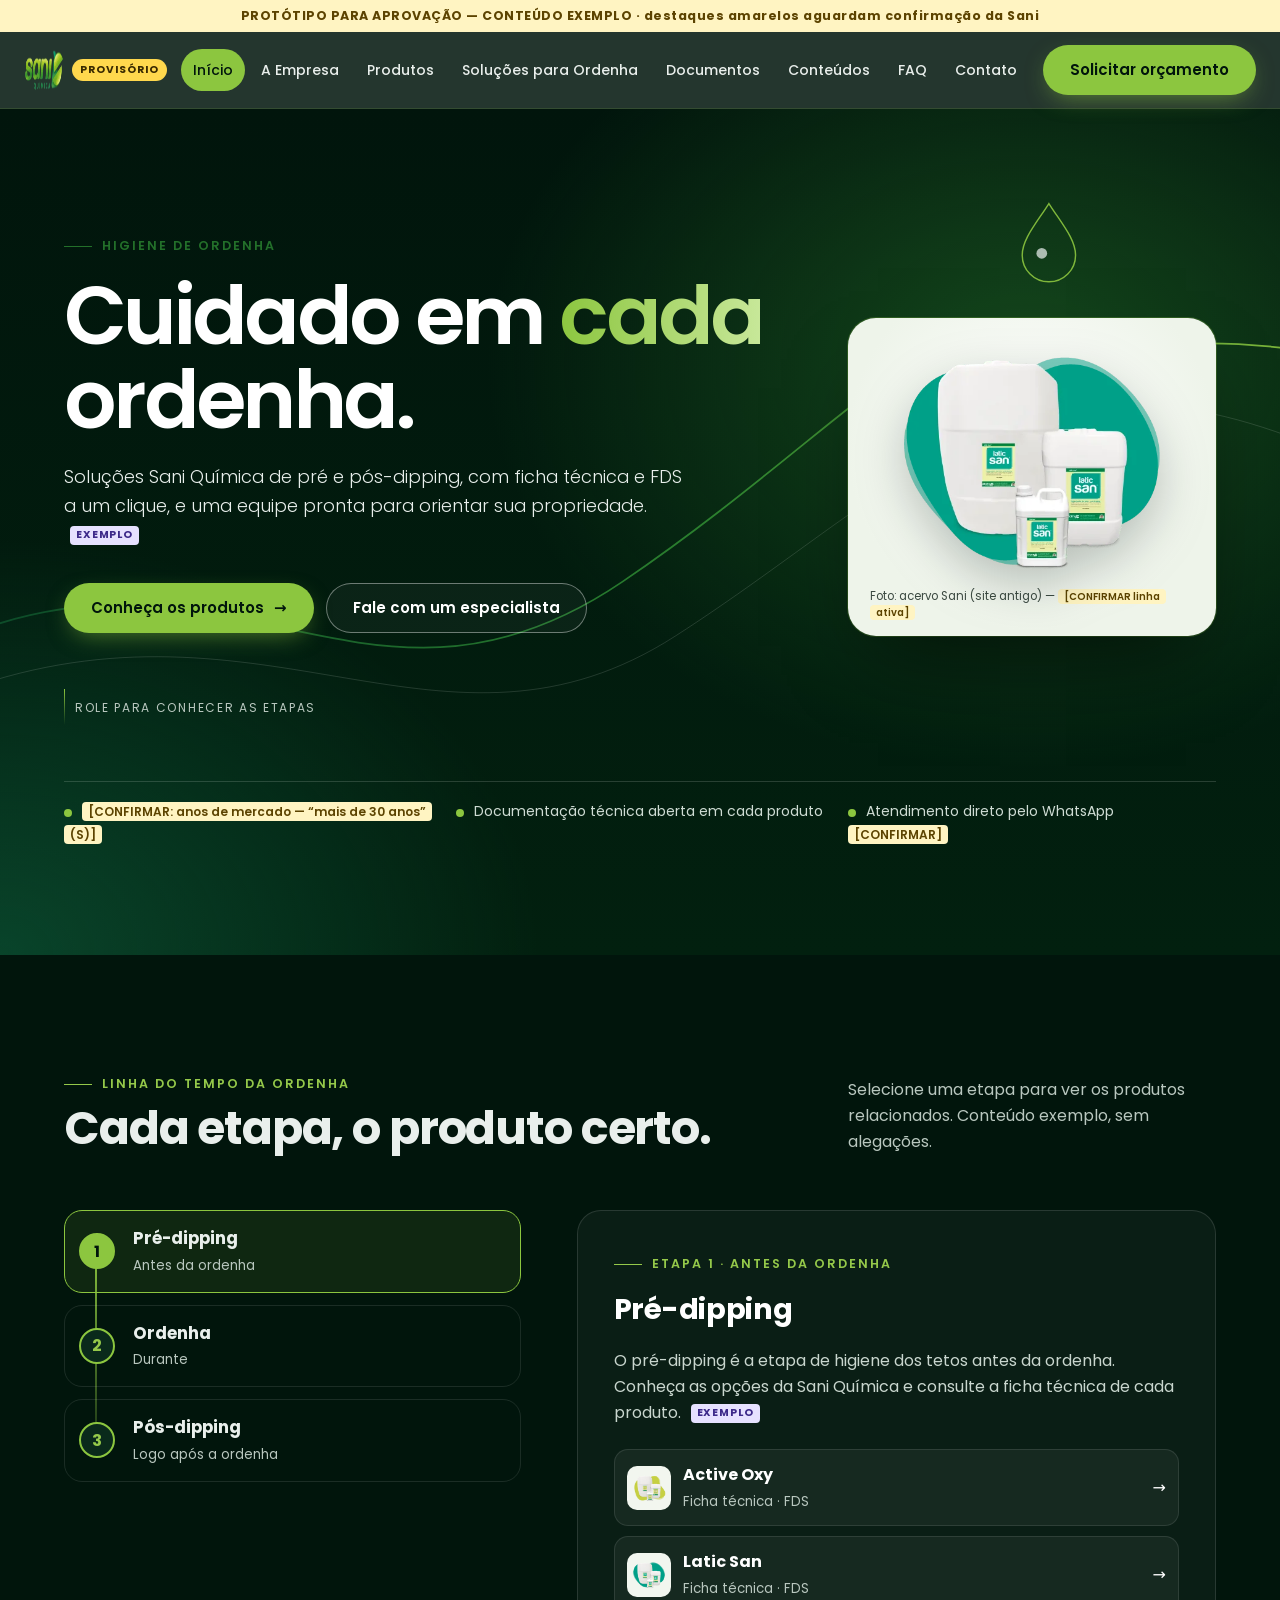
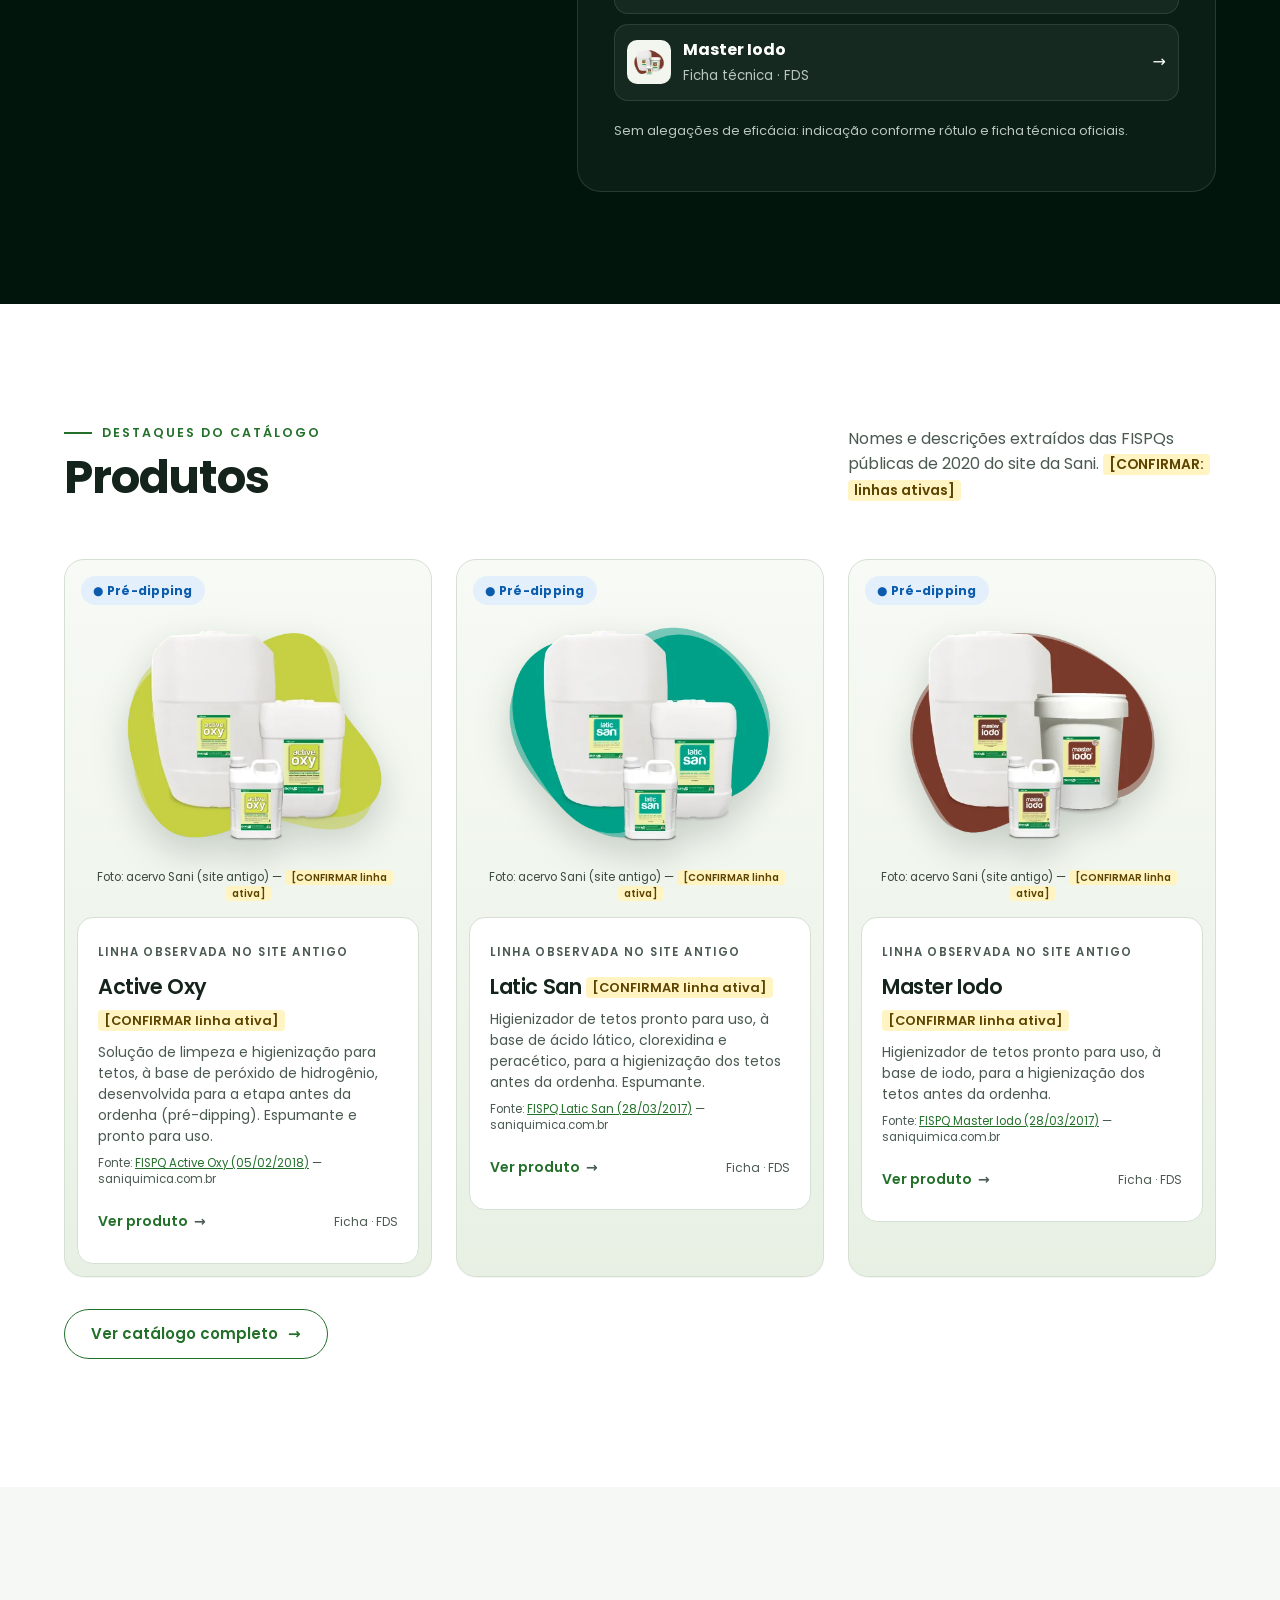
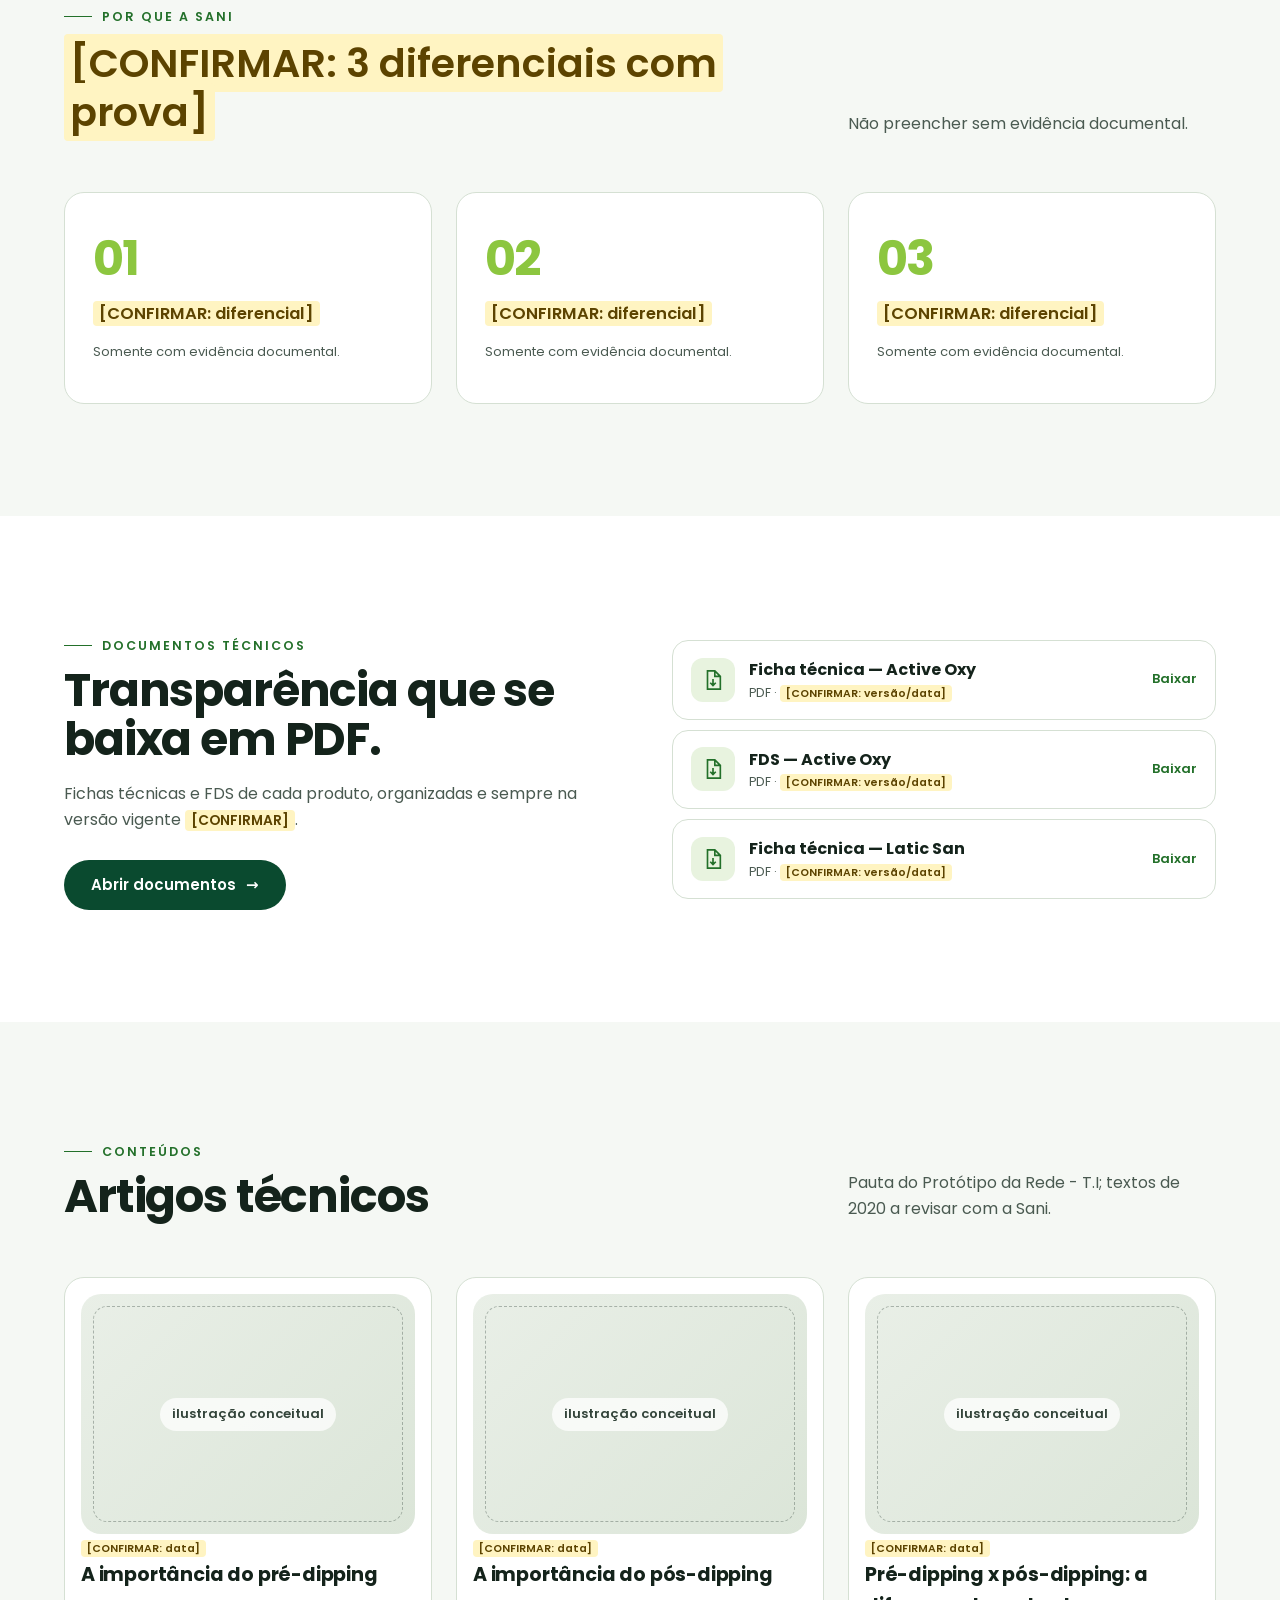
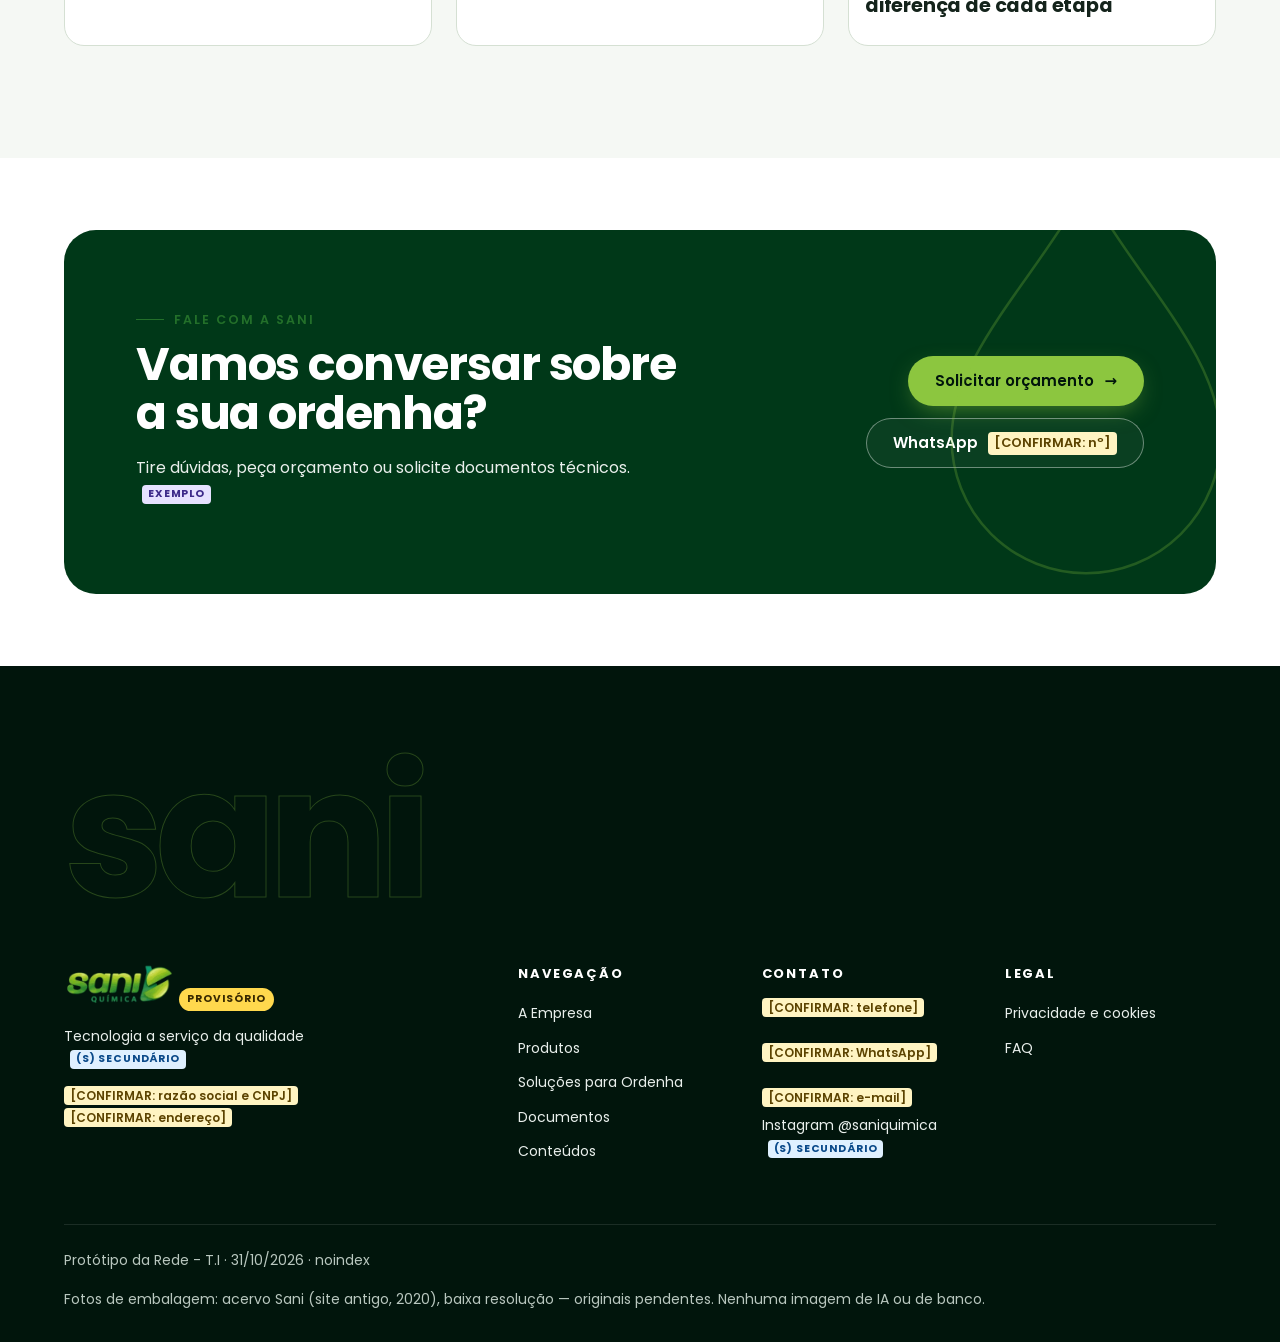
==== commit f1028e54: "Nome: Protótipo da Rede - T.I" ====
--- a/index.html
+++ b/index.html
@@ -16,12 +16,12 @@
 <section class="alt"><div class="container"><div class="sec-head reveal"><div class="t"><span class="eyebrow">Por que a Sani</span><h2><span class="ph">[CONFIRMAR: 3 diferenciais com prova]</span></h2></div><div class="d">Não preencher sem evidência documental.</div></div><div class="grid g3"><div class="card reveal" style="transition-delay:0ms"><span style="font-size:3rem;font-weight:700;color:var(--c-lime);letter-spacing:-.04em">01</span><h3><span class="ph">[CONFIRMAR: diferencial]</span></h3><p class="hint">Somente com evidência documental.</p></div><div class="card reveal" style="transition-delay:90ms"><span style="font-size:3rem;font-weight:700;color:var(--c-lime);letter-spacing:-.04em">02</span><h3><span class="ph">[CONFIRMAR: diferencial]</span></h3><p class="hint">Somente com evidência documental.</p></div><div class="card reveal" style="transition-delay:180ms"><span style="font-size:3rem;font-weight:700;color:var(--c-lime);letter-spacing:-.04em">03</span><h3><span class="ph">[CONFIRMAR: diferencial]</span></h3><p class="hint">Somente com evidência documental.</p></div></div></div></section>
 <section><div class="container grid g2" style="align-items:center;gap:64px"><div class="reveal"><span class="eyebrow">Documentos técnicos</span><h2>Transparência que se baixa em PDF.</h2><p class="hint" style="font-size:1rem;margin:16px 0 28px">Fichas técnicas e FDS de cada produto, organizadas e sempre na versão vigente <span class="ph">[CONFIRMAR]</span>.</p><a class="btn btn-dark" href="documentos.html">Abrir documentos <span class="arr" aria-hidden="true">→</span></a></div>
 <div class="grid reveal" style="gap:10px"><a class="doc" href="documentos.html"><span class="ic"><svg width="22" height="22" viewBox="0 0 24 24" fill="none" stroke="#23702a" stroke-width="1.8" aria-hidden="true"><path d="M6 2h8l6 6v14H6zM14 2v6h6M12 11v7m-3-3 3 3 3-3"/></svg></span><span><strong>Ficha técnica — Active Oxy</strong><small>PDF · <span class="ph">[CONFIRMAR: versão/data]</span></small></span><span class="go">Baixar</span></a><a class="doc" href="documentos.html"><span class="ic"><svg width="22" height="22" viewBox="0 0 24 24" fill="none" stroke="#23702a" stroke-width="1.8" aria-hidden="true"><path d="M6 2h8l6 6v14H6zM14 2v6h6M12 11v7m-3-3 3 3 3-3"/></svg></span><span><strong>FDS — Active Oxy</strong><small>PDF · <span class="ph">[CONFIRMAR: versão/data]</span></small></span><span class="go">Baixar</span></a><a class="doc" href="documentos.html"><span class="ic"><svg width="22" height="22" viewBox="0 0 24 24" fill="none" stroke="#23702a" stroke-width="1.8" aria-hidden="true"><path d="M6 2h8l6 6v14H6zM14 2v6h6M12 11v7m-3-3 3 3 3-3"/></svg></span><span><strong>Ficha técnica — Latic San</strong><small>PDF · <span class="ph">[CONFIRMAR: versão/data]</span></small></span><span class="go">Baixar</span></a></div></div></section>
-<section class="alt"><div class="container"><div class="sec-head reveal"><div class="t"><span class="eyebrow">Conteúdos</span><h2>Artigos técnicos</h2></div><div class="d">Pauta da LYRA; textos de 2020 a revisar com a Sani.</div></div><div class="grid g3"><a class="card post reveal" href="artigo.html" style="padding:16px"><div class="img-ph"><span>ilustração conceitual</span></div><time><span class="ph">[CONFIRMAR: data]</span></time><h3>A importância do pré-dipping</h3></a><a class="card post reveal" href="artigo.html" style="padding:16px"><div class="img-ph"><span>ilustração conceitual</span></div><time><span class="ph">[CONFIRMAR: data]</span></time><h3>A importância do pós-dipping</h3></a><a class="card post reveal" href="artigo.html" style="padding:16px"><div class="img-ph"><span>ilustração conceitual</span></div><time><span class="ph">[CONFIRMAR: data]</span></time><h3>Pré-dipping x pós-dipping: a diferença de cada etapa</h3></a></div></div></section>
+<section class="alt"><div class="container"><div class="sec-head reveal"><div class="t"><span class="eyebrow">Conteúdos</span><h2>Artigos técnicos</h2></div><div class="d">Pauta do Protótipo da Rede - T.I; textos de 2020 a revisar com a Sani.</div></div><div class="grid g3"><a class="card post reveal" href="artigo.html" style="padding:16px"><div class="img-ph"><span>ilustração conceitual</span></div><time><span class="ph">[CONFIRMAR: data]</span></time><h3>A importância do pré-dipping</h3></a><a class="card post reveal" href="artigo.html" style="padding:16px"><div class="img-ph"><span>ilustração conceitual</span></div><time><span class="ph">[CONFIRMAR: data]</span></time><h3>A importância do pós-dipping</h3></a><a class="card post reveal" href="artigo.html" style="padding:16px"><div class="img-ph"><span>ilustração conceitual</span></div><time><span class="ph">[CONFIRMAR: data]</span></time><h3>Pré-dipping x pós-dipping: a diferença de cada etapa</h3></a></div></div></section>
 <section class="tight"><div class="container"><div class="cta-band reveal"><svg width="420" height="420" viewBox="0 0 100 100" aria-hidden="true"><path d="M50 4 C62 26 82 44 82 64 A32 32 0 0 1 18 64 C18 44 38 26 50 4Z" fill="none" stroke="#8cc63f" stroke-width=".6"/></svg><div><span class="eyebrow">Fale com a Sani</span><h2>Vamos conversar sobre a sua ordenha?</h2><p>Tire dúvidas, peça orçamento ou solicite documentos técnicos. <span class="ex">EXEMPLO</span></p></div><div class="ctas"><a class="btn btn-primary" href="contato.html">Solicitar orçamento <span class="arr" aria-hidden="true">→</span></a><a class="btn btn-ghost" href="#">WhatsApp <span class="ph">[CONFIRMAR: nº]</span></a></div></div></div></section></main>
 <footer class="site"><div class="container"><p class="big-word" aria-hidden="true">sani</p><div class="cols"><div><img src="assets/logo-provisorio.png" alt="" style="height:40px;width:auto" loading="lazy"> <span class="tag-prov">PROVISÓRIO</span><p style="max-width:300px">Tecnologia a serviço da qualidade <span class="ex" style="background:#dff0ff;color:#0b4a8a">(S) SECUNDÁRIO</span></p><p><span class="ph">[CONFIRMAR: razão social e CNPJ]</span><br><span class="ph">[CONFIRMAR: endereço]</span></p></div>
 <div><h4>Navegação</h4><a href="empresa.html">A Empresa</a><br><a href="catalogo.html">Produtos</a><br><a href="solucoes.html">Soluções para Ordenha</a><br><a href="documentos.html">Documentos</a><br><a href="conteudos.html">Conteúdos</a></div>
 <div><h4>Contato</h4><span class="ph">[CONFIRMAR: telefone]</span><br><br><span class="ph">[CONFIRMAR: WhatsApp]</span><br><br><span class="ph">[CONFIRMAR: e-mail]</span><br><a href="#">Instagram @saniquimica <span class="ex" style="background:#dff0ff;color:#0b4a8a">(S) SECUNDÁRIO</span></a></div>
 <div><h4>Legal</h4><a href="privacidade.html">Privacidade e cookies</a><br><a href="faq.html">FAQ</a></div></div>
-<div class="legal"><span>Protótipo estático AURORA v2 · 31/10/2026 · noindex</span><span>Fotos de embalagem: acervo Sani (site antigo, 2020), baixa resolução — originais pendentes. Nenhuma imagem de IA ou de banco.</span></div></div></footer>
+<div class="legal"><span>Protótipo da Rede - T.I · 31/10/2026 · noindex</span><span>Fotos de embalagem: acervo Sani (site antigo, 2020), baixa resolução — originais pendentes. Nenhuma imagem de IA ou de banco.</span></div></div></footer>
 <nav class="mbar" aria-label="Ações rápidas"><a href="#" aria-label="WhatsApp (número a confirmar)"><svg viewBox="0 0 24 24" fill="none" stroke="currentColor" stroke-width="1.8"><path d="M4 20l1.4-4A8 8 0 1 1 8 18.6z"/></svg>WhatsApp</a><a class="hl" href="contato.html"><svg viewBox="0 0 24 24" fill="none" stroke="currentColor" stroke-width="1.8"><path d="M5 3h10l4 4v14H5zM9 12h6M9 16h6"/></svg>Orçamento</a><a href="catalogo.html"><svg viewBox="0 0 24 24" fill="none" stroke="currentColor" stroke-width="1.8"><rect x="3" y="3" width="7" height="7" rx="2"/><rect x="14" y="3" width="7" height="7" rx="2"/><rect x="3" y="14" width="7" height="7" rx="2"/><rect x="14" y="14" width="7" height="7" rx="2"/></svg>Catálogo</a></nav>
 <script src="assets/app.js" defer></script></body></html>
--- a/assets/style.css
+++ b/assets/style.css
@@ -1,5 +1,5 @@
 @import url('fonts.css');@import url('tokens.css');
-/* AURORA v2 — direção premium agro. CSS vanilla, sem framework. */
+/* Protótipo da Rede - T.I — direção premium agro. CSS vanilla, sem framework. */
 *{box-sizing:border-box}html{scroll-behavior:smooth}body{margin:0;font-family:var(--font);color:var(--c-text);line-height:var(--lh);background:#fff;-webkit-font-smoothing:antialiased}
 img,svg{max-width:100%}a{color:var(--c-green-text)}
 :focus-visible{outline:3px solid var(--c-focus);outline-offset:3px;border-radius:4px}
@@ -188,7 +188,7 @@
 body.menu-open header.site{backdrop-filter:none;-webkit-backdrop-filter:none;background:var(--c-bg-deep)}
 body.menu-open .mbar{display:none}
 @media (max-width:600px){table.docs{min-width:0!important}table.docs thead{display:none}table.docs tr{display:grid;gap:8px;padding:14px 0;border-bottom:1px solid var(--c-border)}table.docs td{border:0;padding:0}}
-/* ===== AURORA v2 (31/10/2026) — camada premium: fotos reais de embalagem, selo PROVISÓRIO, editorial ===== */
+/* ===== Protótipo da Rede - T.I (31/10/2026) — camada premium: fotos reais de embalagem, selo PROVISÓRIO, editorial ===== */
 body{overflow-x:hidden;font-feature-settings:"ss01"}
 header.site .container{gap:14px}
 .tag-prov{display:inline-flex;align-items:center;font-size:10.5px;background:#ffd84d;color:#3a2a00;padding:3px 8px;border-radius:999px;font-weight:700;letter-spacing:.1em;white-space:nowrap;vertical-align:middle}
